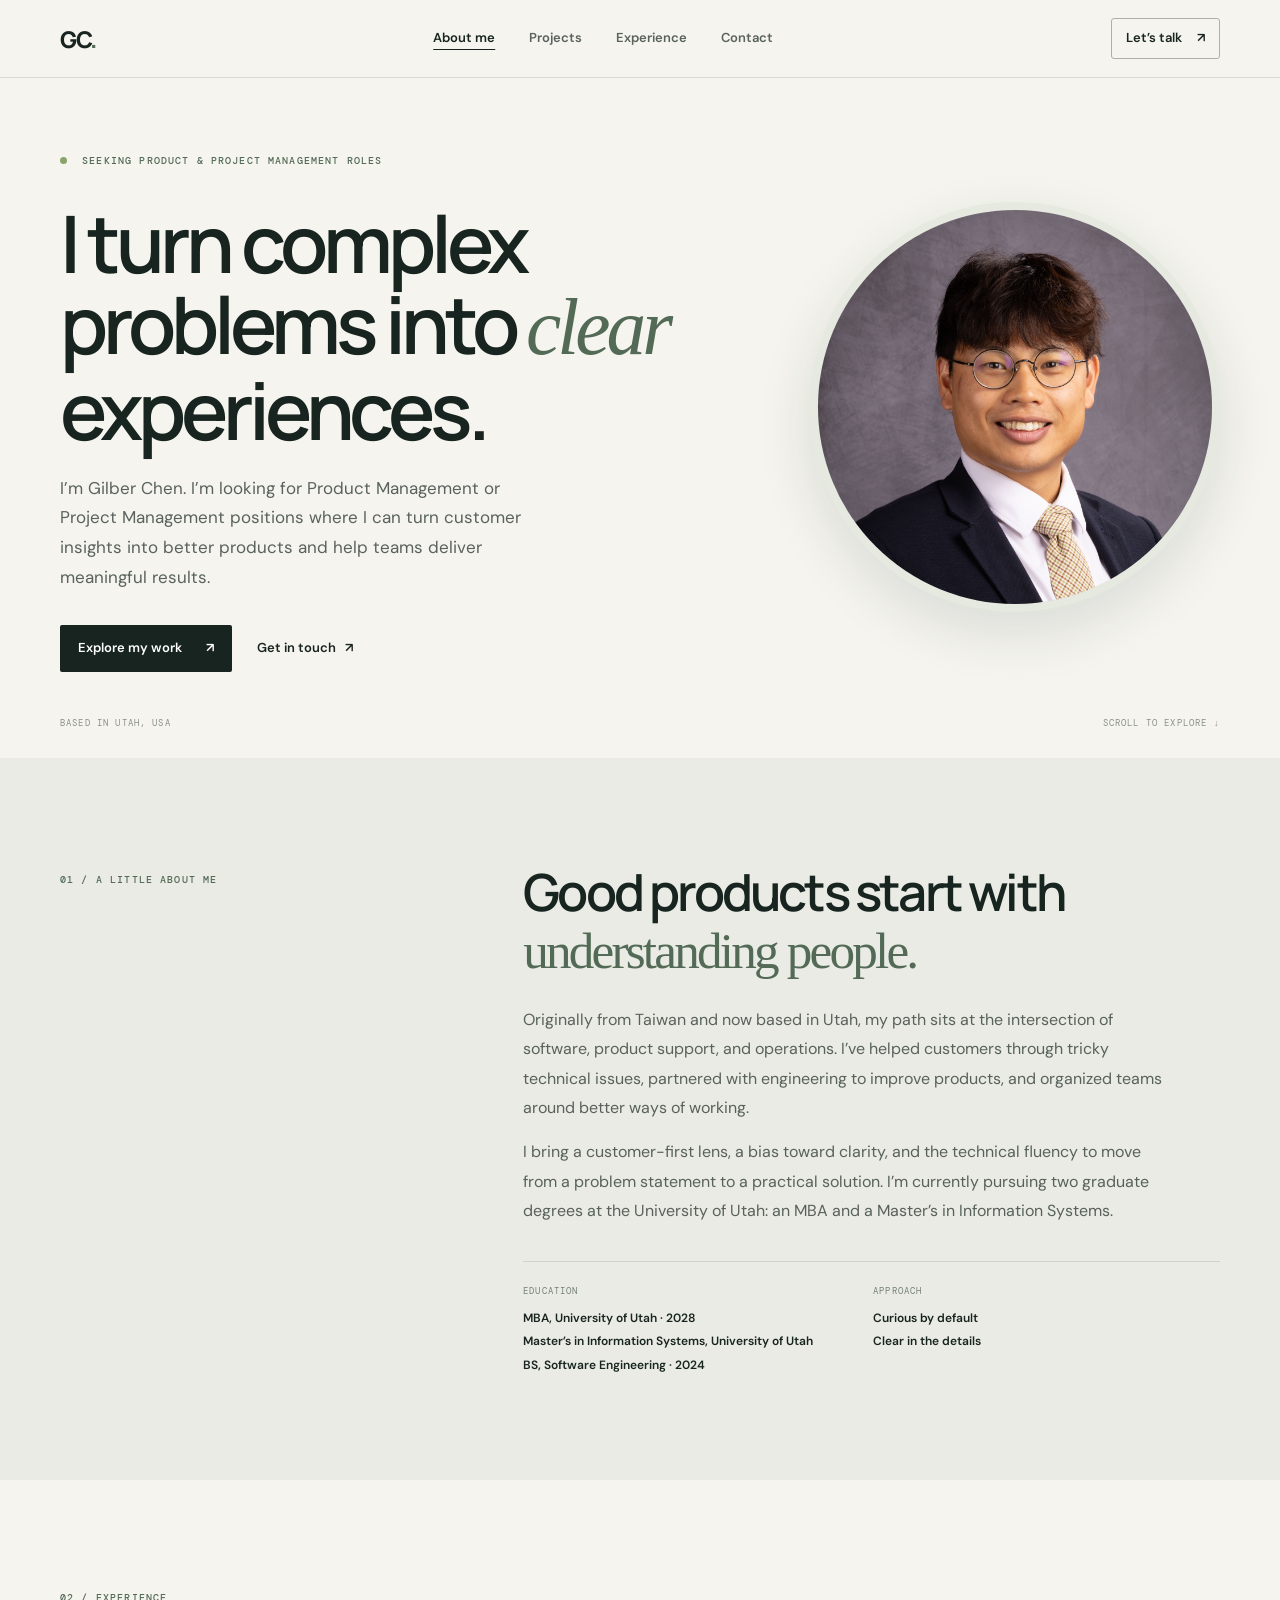
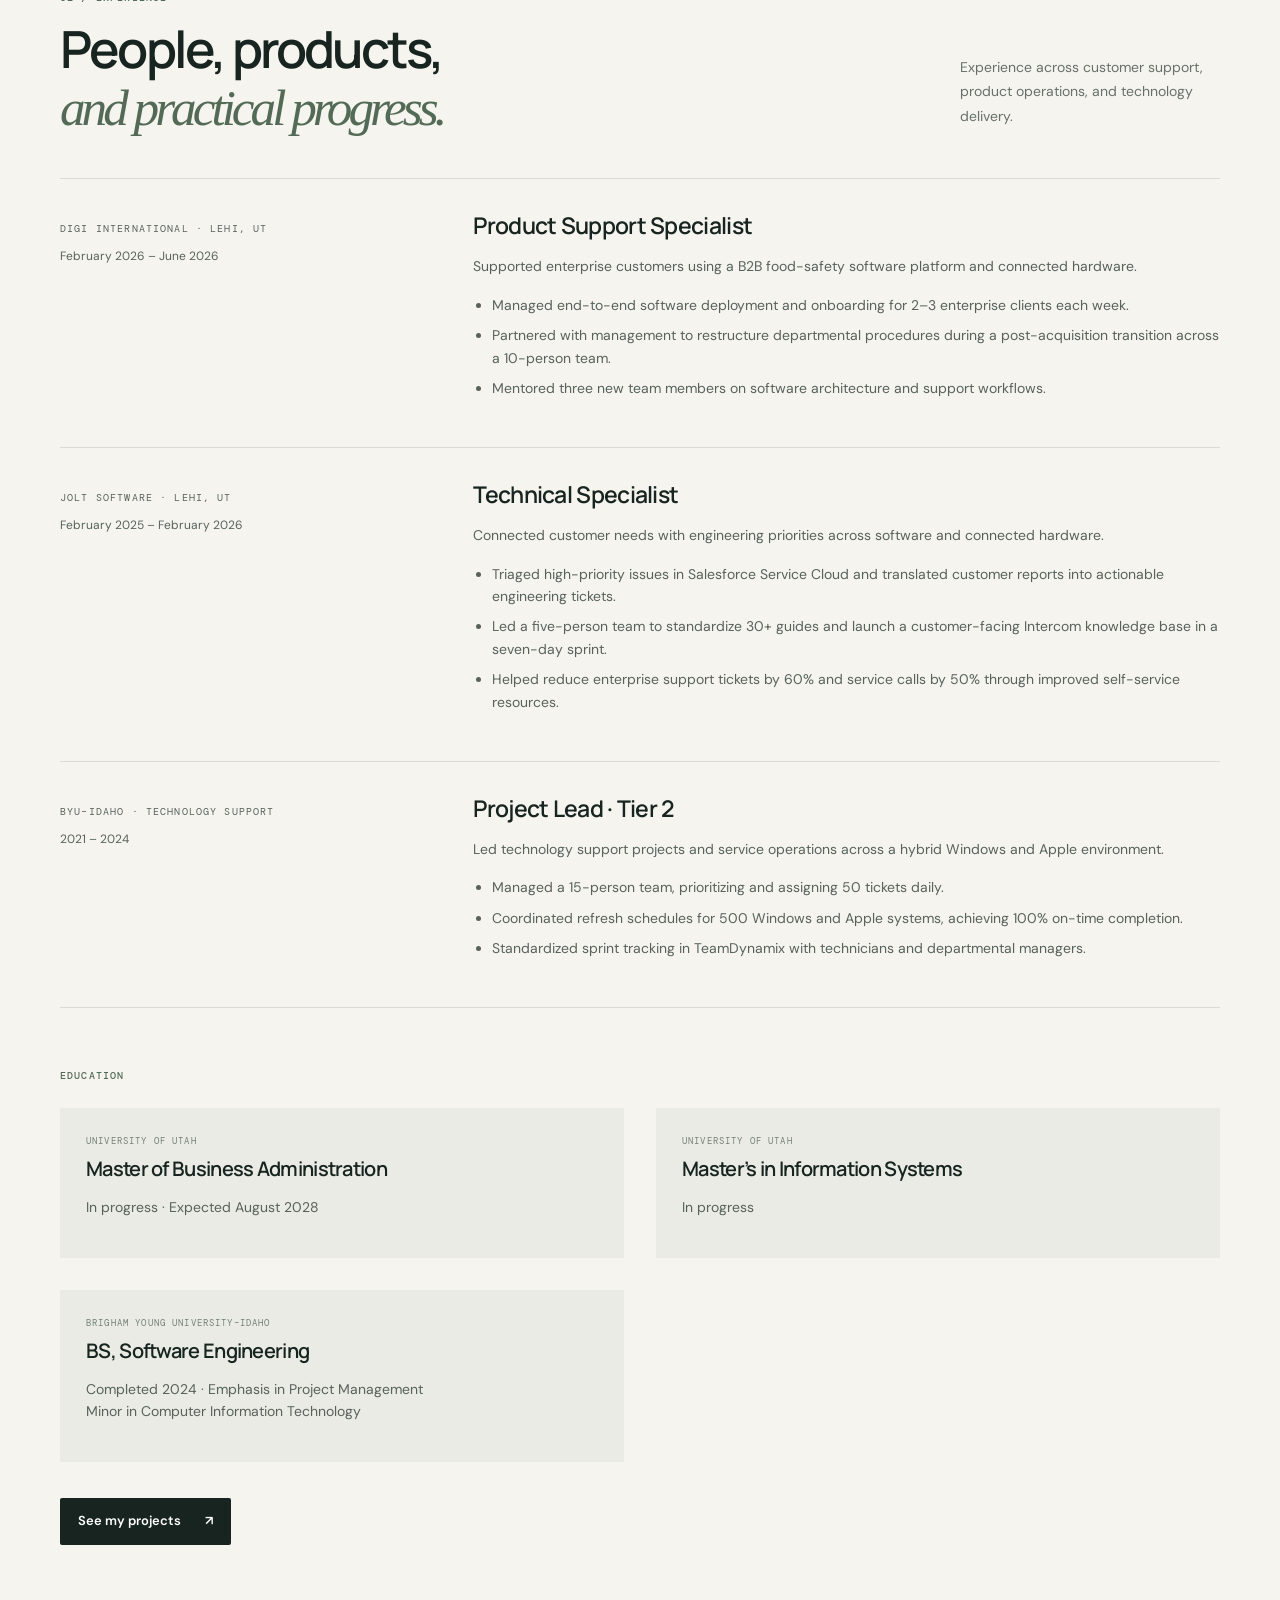
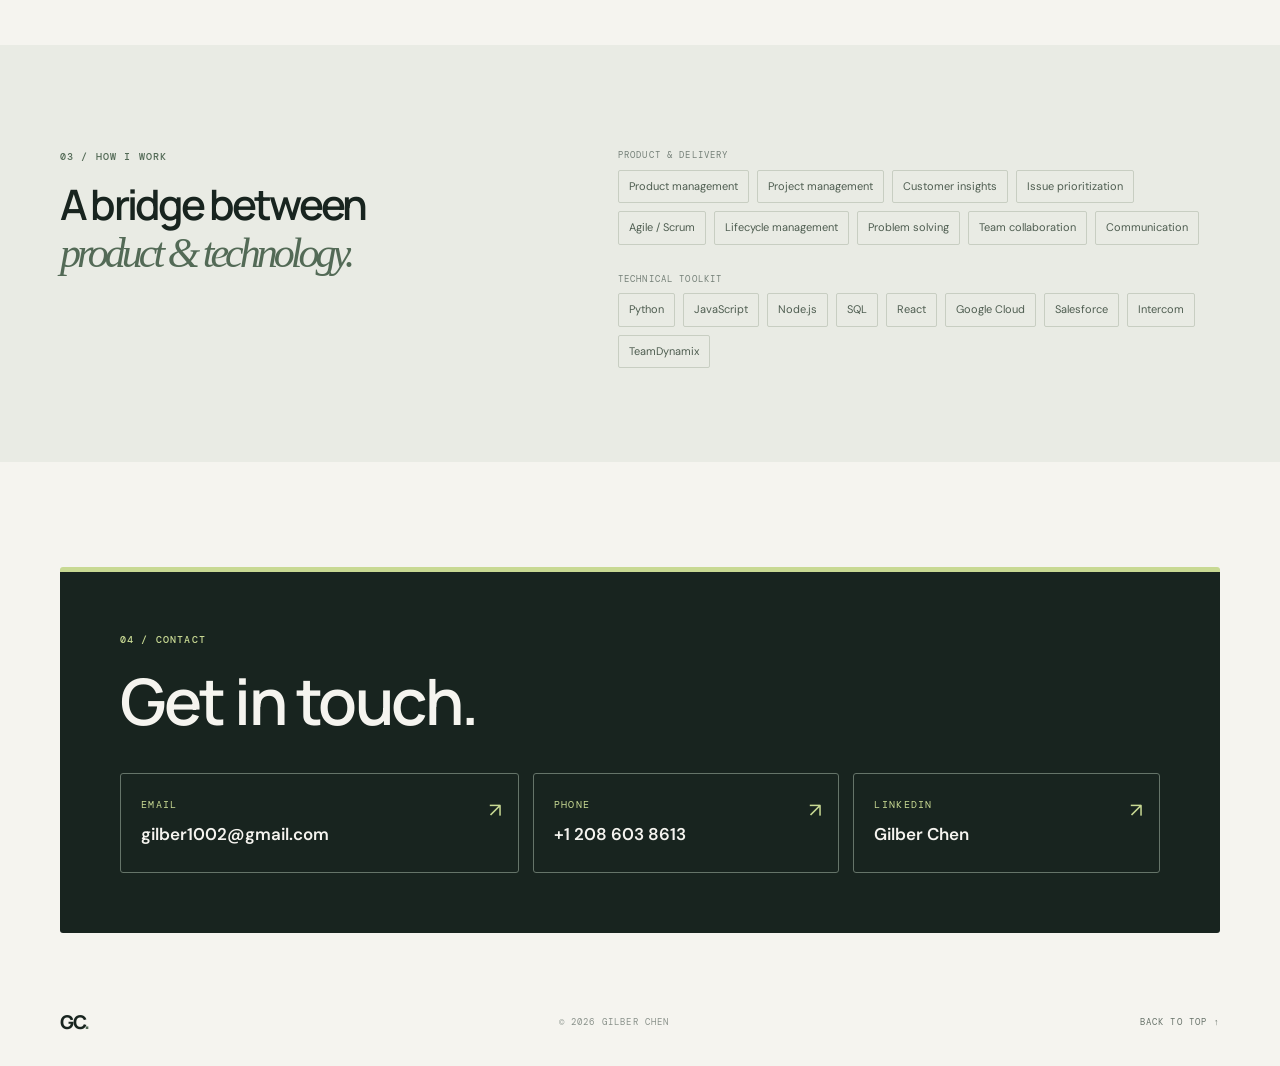
==== index.html @ 42ddb602 "Build two-page portfolio focused on product and project management" ====
<!doctype html>
<html lang="en">

<head>
  <meta charset="utf-8" />
  <meta name="viewport" content="width=device-width, initial-scale=1" />
  <meta name="theme-color" content="#f5f4ef" />
  <meta name="description" content="Gilber Chen — seeking Product Management and Project Management opportunities." />
  <title>Gilber Chen — Product &amp; Project Management</title>
  <link rel="preconnect" href="https://fonts.googleapis.com" />
  <link rel="preconnect" href="https://fonts.gstatic.com" crossorigin />
  <link
    href="https://fonts.googleapis.com/css2?family=DM+Mono:wght@400;500&family=DM+Sans:wght@400;500;600;700&family=Manrope:wght@400;500;600;700;800&display=swap"
    rel="stylesheet" />
  <link rel="stylesheet" href="styles.css" />
  <script src="script.js" defer></script>
</head>

<body>
  <a class="skip-link" href="#main">Skip to content</a>
  <header class="site-header">
    <a class="wordmark" href="index.html" aria-label="Gilber Chen, home">GC<span>.</span></a>
    <nav aria-label="Main navigation">
      <a href="index.html" aria-current="page">About me</a>
      <a href="projects.html">Projects</a>
      <a href="index.html#experience">Experience</a>
      <a href="#contact">Contact</a>
    </nav>
    <a class="header-cta" href="mailto:gilber1002@gmail.com">Let’s talk <span aria-hidden="true">↗</span></a>
  </header>

  <main id="main">
    <section class="hero wrap" id="top" aria-labelledby="hero-title">
      <div class="hero-copy">
        <p class="eyebrow"><span class="status-dot"></span> SEEKING PRODUCT &amp; PROJECT MANAGEMENT ROLES</p>
        <h1 id="hero-title">I turn complex<br />problems into <em>clear</em><br />experiences.</h1>
        <p class="hero-intro">I’m Gilber Chen. I’m looking for Product Management or Project Management positions where I can turn customer insights into better products and help teams deliver meaningful results.</p>
        <div class="hero-actions"><a class="button button-dark" href="projects.html">Explore my work <span
              aria-hidden="true">↗</span></a><a class="text-link" href="mailto:gilber1002@gmail.com">Get in touch <span
              aria-hidden="true">↗</span></a></div>
      </div>
      <div class="hero-art" aria-label="Portrait of Gilber Chen">
        <img class="portrait" src="assets/gilber-chen.jpg"
          alt="Gilber Chen wearing a dark suit, white shirt, and patterned tie" />
        <!-- <span class="portrait-caption">GILBER CHEN · PRODUCT &amp; TECHNOLOGY</span> -->
      </div>
      <div class="hero-foot"><span>BASED IN UTAH, USA</span><span>SCROLL TO EXPLORE <span
            aria-hidden="true">↓</span></span></div>
    </section>

    <section class="intro-band" id="about">
      <div class="wrap intro-grid">
        <p class="eyebrow">01 / A LITTLE ABOUT ME</p>
        <div>
          <h2>Good products start with<br /><span>understanding people.</span></h2>
          <p class="body-copy">Originally from Taiwan and now based in Utah, my path sits at the intersection of software, product support, and operations. I’ve
            helped customers through tricky technical issues, partnered with engineering to improve products, and
            organized teams around better ways of working.</p>
          <p class="body-copy">I bring a customer-first lens, a bias toward clarity, and the technical fluency to move
            from a problem statement to a practical solution. I’m currently pursuing two graduate degrees at the University of Utah: an MBA and a Master’s in Information Systems.
          </p>
          <div class="about-meta">
            <div><span class="meta-label">EDUCATION</span><strong>MBA, University of Utah · 2028</strong><strong>Master’s in Information Systems, University of Utah</strong><strong>BS,
                Software Engineering · 2024</strong></div>
            <div><span class="meta-label">APPROACH</span><strong>Curious by default</strong><strong>Clear in the
                details</strong></div>
          </div>
        </div>
      </div>
    </section>

    <section class="experience-section wrap" id="experience" aria-labelledby="experience-title">
      <div class="section-heading"><div><p class="eyebrow">02 / EXPERIENCE</p><h2 id="experience-title">People, products,<br /><em>and practical progress.</em></h2></div><p class="section-aside">Experience across customer support, product operations, and technology delivery.</p></div>
      <div class="timeline">
        <article class="career-row"><div><p class="meta-label">DIGI INTERNATIONAL · LEHI, UT</p><p class="career-date">February 2026 – June 2026</p></div><div><h3>Product Support Specialist</h3><p>Supported enterprise customers using a B2B food-safety software platform and connected hardware.</p><ul><li>Managed end-to-end software deployment and onboarding for 2–3 enterprise clients each week.</li><li>Partnered with management to restructure departmental procedures during a post-acquisition transition across a 10-person team.</li><li>Mentored three new team members on software architecture and support workflows.</li></ul></div></article>
        <article class="career-row"><div><p class="meta-label">JOLT SOFTWARE · LEHI, UT</p><p class="career-date">February 2025 – February 2026</p></div><div><h3>Technical Specialist</h3><p>Connected customer needs with engineering priorities across software and connected hardware.</p><ul><li>Triaged high-priority issues in Salesforce Service Cloud and translated customer reports into actionable engineering tickets.</li><li>Led a five-person team to standardize 30+ guides and launch a customer-facing Intercom knowledge base in a seven-day sprint.</li><li>Helped reduce enterprise support tickets by 60% and service calls by 50% through improved self-service resources.</li></ul></div></article>
        <article class="career-row"><div><p class="meta-label">BYU–IDAHO · TECHNOLOGY SUPPORT</p><p class="career-date">2021 – 2024</p></div><div><h3>Project Lead · Tier 2</h3><p>Led technology support projects and service operations across a hybrid Windows and Apple environment.</p><ul><li>Managed a 15-person team, prioritizing and assigning 50 tickets daily.</li><li>Coordinated refresh schedules for 500 Windows and Apple systems, achieving 100% on-time completion.</li><li>Standardized sprint tracking in TeamDynamix with technicians and departmental managers.</li></ul></div></article>
      </div>
      <div class="education-block" id="education"><p class="eyebrow">EDUCATION</p><div class="education-grid"><article><span class="meta-label">UNIVERSITY OF UTAH</span><h3>Master of Business Administration</h3><p>In progress · Expected August 2028</p></article><article><span class="meta-label">UNIVERSITY OF UTAH</span><h3>Master’s in Information Systems</h3><p>In progress</p></article><article><span class="meta-label">BRIGHAM YOUNG UNIVERSITY–IDAHO</span><h3>BS, Software Engineering</h3><p>Completed 2024 · Emphasis in Project Management<br />Minor in Computer Information Technology</p></article></div></div>
      <a class="button button-dark" href="projects.html">See my projects <span aria-hidden="true">↗</span></a>
    </section>
    <section class="skills-section" aria-labelledby="skills-title">
      <div class="wrap skills-grid">
        <div>
          <p class="eyebrow">03 / HOW I WORK</p>
          <h2 id="skills-title">A bridge between<br /><em>product &amp; technology.</em></h2>
        </div>
        <div class="skill-groups">
          <div class="skill-group"><span class="meta-label">PRODUCT &amp; DELIVERY</span>
            <div class="pills"><span>Product management</span><span>Project management</span><span>Customer insights</span><span>Issue prioritization</span><span>Agile / Scrum</span><span>Lifecycle
                management</span><span>Problem solving</span><span>Team collaboration</span><span>Communication</span>
            </div>
          </div>
          <div class="skill-group"><span class="meta-label">TECHNICAL TOOLKIT</span>
            <div class="pills">
              <span>Python</span><span>JavaScript</span><span>Node.js</span><span>SQL</span><span>React</span><span>Google
                Cloud</span><span>Salesforce</span><span>Intercom</span><span>TeamDynamix</span></div>
          </div>
        </div>
      </div>
    </section>

    <section class="contact-section wrap" id="contact" aria-labelledby="contact-title">
      <div class="contact-spotlight">
        <p class="eyebrow">04 / CONTACT</p>
        <h2 id="contact-title">Get in touch.</h2>
        <div class="contact-options">
          <a href="mailto:gilber1002@gmail.com"><span class="contact-label">EMAIL</span><span class="contact-value">gilber1002@gmail.com</span><span class="contact-direction" aria-hidden="true">↗</span></a>
          <a href="tel:+12086038613"><span class="contact-label">PHONE</span><span class="contact-value">+1 208 603 8613</span><span class="contact-direction" aria-hidden="true">↗</span></a>
          <a href="https://www.linkedin.com/in/gilberchen" target="_blank" rel="noreferrer"><span class="contact-label">LINKEDIN</span><span class="contact-value">Gilber Chen</span><span class="contact-direction" aria-hidden="true">↗</span></a>
        </div>
      </div>
    </section>
  </main>
  <footer class="site-footer wrap"><a class="wordmark" href="#top">GC<span>.</span></a><span>© <span
        id="year">2026</span> GILBER CHEN</span><a href="#top">BACK TO TOP ↑</a></footer>
</body>

</html>
---- styles.css ----
:root{--paper:#f5f4ef;--ink:#18241f;--muted:#69716c;--line:#d9dcd4;--green:#536a56;--lime:#c8d993;--serif:Georgia,'Times New Roman',serif;--sans:'DM Sans',Arial,sans-serif;--display:Manrope,'DM Sans',sans-serif;--mono:'DM Mono',monospace}*{box-sizing:border-box}html{scroll-behavior:smooth;scroll-padding-top:88px}body{margin:0;background:var(--paper);color:var(--ink);font-family:var(--sans);font-size:16px;line-height:1.6;-webkit-font-smoothing:antialiased}a:focus-visible{outline:3px solid #668246;outline-offset:4px;border-radius:2px}.wrap{width:min(1160px,calc(100% - 64px));margin-inline:auto}.skip-link{position:fixed;top:-60px;left:16px;z-index:10;padding:10px 16px;background:#fff;color:var(--ink)}.skip-link:focus{top:12px}.site-header{height:78px;padding:0 max(32px,calc((100vw - 1160px)/2));display:flex;align-items:center;justify-content:space-between;border-bottom:1px solid var(--line)}.wordmark{font:800 23px var(--display);letter-spacing:-1.5px;color:var(--ink);text-decoration:none}.wordmark span{color:var(--green)}nav{display:flex;gap:34px}nav a,.header-cta{font-size:13px;font-weight:600;text-decoration:none;color:var(--ink)}nav a{color:#59625d}nav a:hover,.text-link:hover,.contact-links a:hover{color:#638252}.header-cta{border:1px solid #aab1a7;padding:9px 14px;border-radius:3px}.header-cta span{margin-left:12px}.hero{min-height:680px;position:relative;display:grid;grid-template-columns:1.15fr .85fr;align-items:center;padding-top:52px;padding-bottom:75px}.eyebrow,.meta-label,.project-type,.project-index,.hero-foot,.placeholder,.site-footer,.orbit-label{font-family:var(--mono);font-size:10px;letter-spacing:1.15px}.eyebrow{color:var(--green);font-weight:500}.status-dot{display:inline-block;width:7px;height:7px;border-radius:50%;background:#8aa36a;margin-right:8px}.hero h1{font:600 clamp(52px,6.2vw,84px)/1.03 var(--display);letter-spacing:-5px;margin:32px 0 23px}.hero h1 em,.section-heading h2 em,.skills-grid h2 em{font-family:var(--serif);font-weight:400;color:var(--green);letter-spacing:-4px}.hero-intro{max-width:480px;color:#59625d;font-size:17px;line-height:1.75}.hero-actions{display:flex;align-items:center;gap:25px;margin-top:32px}.button{display:inline-flex;gap:24px;align-items:center;padding:13px 18px;text-decoration:none;font-size:13px;font-weight:600;border-radius:2px;transition:transform .2s,background .2s}.button:hover{transform:translateY(-2px)}.button-dark{background:var(--ink);color:white}.text-link{color:var(--ink);font-weight:600;font-size:13px;text-decoration:none}.text-link span{margin-left:6px}.hero-art{justify-self:end;width:min(410px,35vw);aspect-ratio:1;position:relative;border-radius:50%;background:#d8d2d1;display:grid;place-items:center;overflow:hidden;border:8px solid #e6e9df;box-shadow:0 20px 55px rgba(35,47,38,.12)}.portrait{position:absolute;width:100%;height:100%;object-fit:cover;object-position:50% 25%;}.portrait-caption{position:absolute;z-index:1;bottom:14px;left:50%;transform:translateX(-50%);white-space:nowrap;background:rgba(245,244,239,.88);padding:7px 10px;border-radius:2px;color:#34473a;font:9px var(--mono);letter-spacing:.7px}.orbit{position:absolute;border:1px solid rgba(53,74,57,.28);border-radius:50%;z-index:1}.orbit-one{inset:18% 8%;transform:rotate(-37deg)}.orbit-two{inset:8% 20%;transform:rotate(37deg)}.art-core{position:relative;z-index:2;display:flex;flex-direction:column;align-items:center;font:600 18px var(--display);line-height:1.25;letter-spacing:-.6px}.core-plus{font:400 38px var(--serif);color:#526b4f}.orbit-label{position:absolute;z-index:2;color:#4a5f4a;font-size:9px}.label-a{top:24%;left:16%}.label-b{right:15%;top:35%}.label-c{bottom:20%;left:39%}.art-star{position:absolute;z-index:2;color:#536a56}.star-a{font-size:26px;right:25%;bottom:20%}.star-b{font-size:17px;left:20%;bottom:32%}.hero-foot{position:absolute;bottom:28px;left:0;right:0;display:flex;justify-content:space-between;color:#899089;font-size:9px}.intro-band{background:#e9ebe4;padding:105px 0}.intro-grid{display:grid;grid-template-columns:.75fr 1.25fr;gap:45px}.intro-grid .eyebrow{margin-top:9px}.intro-grid h2,.section-heading h2,.skills-grid h2{font:600 clamp(38px,4vw,53px)/1.12 var(--display);letter-spacing:-2.8px;margin:0 0 25px}.intro-grid h2 span{font-family:var(--serif);color:var(--green);font-weight:400}.body-copy{max-width:650px;color:#58625b;line-height:1.85;margin:0 0 14px}.about-meta{display:flex;gap:60px;border-top:1px solid #cfd4ca;margin-top:35px;padding-top:22px}.about-meta>div{display:flex;flex-direction:column;gap:4px}.meta-label{display:block;color:#758078;font-size:9px;margin-bottom:7px}.about-meta strong{font-size:12px;font-weight:600}.work-section{padding-top:110px;padding-bottom:115px}.section-heading{display:flex;align-items:end;justify-content:space-between;margin-bottom:42px}.section-heading h2{margin:14px 0 0}.section-aside{max-width:260px;color:#67716a;font-size:14px;line-height:1.75;margin-bottom:8px}.project-list{display:grid;gap:18px}.project-card{padding:24px 30px 34px;border-radius:3px}.project-sage{background:#e6e9df}.project-blue{background:#e4e9e8}.project-peach{background:#ede6dd}.project-top{display:grid;grid-template-columns:50px 1fr auto;align-items:center;border-bottom:1px solid rgba(24,36,31,.14);padding-bottom:13px}.project-index{color:#68736c}.project-type{font-size:9px;color:#6d766f}.project-arrow{font-size:20px;color:#718373}.project-content{display:grid;grid-template-columns:.85fr 1.15fr;gap:50px;padding:35px 14px 0}.project-content h3{font:600 clamp(28px,3vw,40px)/1.12 var(--display);letter-spacing:-1.7px;margin:0 0 15px}.project-deck{max-width:310px;color:#5c665f;font-size:14px;line-height:1.7;margin:0 0 22px}.placeholder{display:inline-block;color:#74806c;font-size:9px;letter-spacing:.6px;text-transform:uppercase;border-bottom:1px dashed #94a18c;padding-bottom:3px}.project-details{display:grid;grid-template-columns:1fr 1fr;gap:21px 28px}.project-details>div p{font-size:12px;line-height:1.65;color:#4f5b53;margin:0}.project-details .placeholder{margin-top:7px;font-size:8px}.outcome{border-left:1px solid rgba(24,36,31,.2);padding-left:18px}.outcome strong{font:600 39px/.95 var(--display);letter-spacing:-2px;display:block;color:#51674f;margin-top:5px}.outcome p{margin-top:5px!important}.skills-section{background:#e9ebe4;padding:94px 0}.skills-grid{display:grid;grid-template-columns:.9fr 1.1fr;gap:65px}.skills-grid h2{font-size:42px;margin-top:16px}.skill-groups{padding-top:9px}.skill-group+.skill-group{margin-top:27px}.pills{display:flex;flex-wrap:wrap;gap:8px}.pills span{border:1px solid #c8cec2;border-radius:2px;padding:7px 10px;color:#4e5d50;font-size:11px}.contact-section{padding-top:105px;padding-bottom:45px}.contact-panel{position:relative;overflow:hidden;background:#34473a;color:#f7f5ef;padding:62px 68px 67px}.contact-panel .eyebrow{color:#c8d993}.contact-panel h2{position:relative;z-index:1;font:600 clamp(42px,5vw,64px)/1.07 var(--display);letter-spacing:-3px;margin:20px 0 13px}.contact-panel>p:not(.eyebrow){position:relative;z-index:1;color:#d4dad1;font-size:14px;margin-bottom:26px}.button-light{position:relative;z-index:1;background:#f3f2eb;color:var(--ink)}.contact-orb{position:absolute;right:12%;top:-90px;width:320px;height:320px;border:1px solid rgba(226,235,217,.15);border-radius:50%;font-size:100px;color:rgba(226,235,217,.18);display:grid;place-items:center}.contact-links{display:flex;justify-content:space-between;padding:22px 2px;border-bottom:1px solid var(--line)}.contact-links a{font-size:12px;font-weight:600;text-decoration:none;color:#48544c}.contact-links span{margin-left:6px;color:#7a8879}.site-footer{height:88px;display:flex;align-items:center;justify-content:space-between;color:#8a928b;font-size:9px}.site-footer .wordmark{color:var(--ink);font-size:19px}.site-footer>a:last-child{color:#68736a;text-decoration:none}
@media(max-width:760px){.wrap{width:calc(100% - 40px)}.site-header{height:68px;padding-inline:20px}nav{gap:17px}nav a{font-size:11px}.header-cta{display:none}.hero{grid-template-columns:1fr;min-height:auto;padding-top:65px;padding-bottom:82px}.hero h1{font-size:clamp(52px,12vw,75px);letter-spacing:-4px}.hero-intro{font-size:15px;max-width:500px}.hero-art{width:min(340px,76vw);justify-self:center;margin-top:52px}.hero-foot{bottom:24px}.intro-band{padding:76px 0}.intro-grid{grid-template-columns:1fr;gap:18px}.intro-grid h2,.section-heading h2{font-size:42px}.about-meta{gap:25px}.work-section{padding:78px 0}.section-heading{display:block}.section-aside{margin-top:18px}.project-card{padding:19px 17px 25px}.project-content{grid-template-columns:1fr;gap:30px;padding:26px 4px 0}.project-content h3{font-size:34px}.project-details{gap:18px}.project-top{grid-template-columns:35px 1fr auto}.project-type{font-size:8px;letter-spacing:.5px}.skills-section{padding:75px 0}.skills-grid{grid-template-columns:1fr;gap:25px}.skills-grid h2{font-size:39px}.contact-section{padding-top:75px}.contact-panel{padding:45px 26px 48px}.contact-panel h2{font-size:45px}.contact-orb{right:-130px;top:-30px}.contact-links{gap:15px;flex-wrap:wrap}.contact-links a{font-size:11px}.site-footer{height:75px}}
@media(max-width:420px){nav{gap:12px}.hero h1{font-size:49px}.hero-foot{font-size:8px}.about-meta{flex-direction:column;gap:16px}.project-details{grid-template-columns:1fr}.project-details .outcome{border-left:0;border-top:1px solid rgba(24,36,31,.2);padding:13px 0 0}.contact-links{flex-direction:column;align-items:flex-start}.site-footer{font-size:8px}}
@media(prefers-reduced-motion:reduce){html{scroll-behavior:auto}*,*::before,*::after{transition:none!important}}

.project-mealrush{background:#f0e6cc}
.project-mealrush .project-arrow{display:grid;place-items:center;width:34px;height:34px;border-radius:50%;background:#263e32;color:#e9f4d0;text-decoration:none}
.project-mealrush .project-arrow:hover{background:#536a56}
.mealrush-board{margin:22px 14px 0;padding:23px 27px;position:relative;overflow:hidden;background:#263e32;color:#f5f4ef}
.mealrush-board::after{content:'✳';position:absolute;right:12%;top:-49px;font:155px/1 Georgia,serif;color:rgba(200,217,147,.15);transform:rotate(14deg)}
.board-kicker{position:relative;z-index:1;color:#d2e49f;font:9px var(--mono);letter-spacing:1.2px}
.board-kicker span{padding-inline:4px;color:#f0a66e}
.board-flow{position:relative;z-index:1;display:flex;align-items:center;justify-content:space-between;gap:15px;margin-top:18px}
.board-flow>span{color:#e0e4d7;font:9px/1.5 var(--mono);letter-spacing:.8px}
.board-flow b{color:#f3c27e;font-weight:500}
.board-flow i{color:#d2e49f;font:normal 17px var(--sans)}
.board-player-count{position:absolute;z-index:1;right:14px;bottom:10px;color:rgba(245,244,239,.6);font:8px var(--mono);letter-spacing:1px}
.mealrush-links{display:flex;align-items:center;gap:16px;flex-wrap:wrap}
.mealrush-links .button{font-size:11px;padding:11px 13px;gap:13px}
.mealrush-links .text-link{font-size:11px}
@media(max-width:760px){.mealrush-board{margin-inline:4px;padding:21px 17px}.board-flow{gap:8px}.board-flow>span{font-size:8px}.board-flow i{font-size:14px}}

/* Two-page portfolio */
nav a[aria-current="page"]{color:var(--ink);text-decoration:underline;text-underline-offset:7px}
.experience-section{padding-block:100px}.timeline{border-top:1px solid var(--line);margin-bottom:60px}.career-row{display:grid;grid-template-columns:1fr 2fr;gap:40px;padding:32px 0;border-bottom:1px solid var(--line)}.career-row h3,.education-grid h3{font:600 23px/1.3 var(--display);letter-spacing:-.7px;margin:0 0 12px}.career-row p,.career-row li,.education-grid p{color:#58625b;font-size:14px}.career-row .meta-label{font-size:10px}.career-row ul{padding-left:19px}.career-row li+li{margin-top:8px}.education-block{margin-bottom:36px}.education-grid{display:grid;grid-template-columns:1fr 1fr;gap:32px;margin-top:24px}.education-grid article{padding:26px;background:#e9ebe4}.education-grid h3{font-size:20px}.projects-hero{padding-block:85px 48px}.projects-hero h1{font:600 clamp(50px,6.2vw,84px)/1.05 var(--display);letter-spacing:-4px;margin:24px 0}.projects-hero h1 em{font-family:var(--serif);color:var(--green);font-weight:400}.projects-hero+.work-section{padding-top:35px}.projects-hero .hero-intro{max-width:640px}.projects-hero .text-link{display:inline-block;margin-top:12px}
@media(max-width:760px){.career-row{grid-template-columns:1fr;gap:12px}.education-grid{grid-template-columns:1fr;gap:16px}.experience-section{padding-block:70px}.projects-hero{padding-block:60px 30px}.projects-hero h1{letter-spacing:-2.5px}nav{gap:13px}nav a{font-size:10px}}

.repository-section{padding-block:15px 55px}.repository-section h2{font:600 clamp(32px,4vw,48px)/1.15 var(--display);letter-spacing:-2px;margin:20px 0}.repository-directory{border-block:1px solid var(--line);margin-top:28px}.repository-directory summary{cursor:pointer;padding:22px 0;font-weight:600}.repository-grid{list-style:none;padding:0 0 25px;margin:0;display:grid;grid-template-columns:repeat(3,minmax(0,1fr));gap:10px}.repository-grid a{display:flex;justify-content:space-between;gap:12px;padding:15px;background:#e9ebe4;color:var(--ink);text-decoration:none;font-size:13px;overflow-wrap:anywhere}.repository-grid a:hover{background:#dfe5d5}.repository-grid a span{flex-shrink:0}summary:focus-visible{outline:3px solid #668246;outline-offset:4px}@media(max-width:760px){.repository-grid{grid-template-columns:repeat(2,minmax(0,1fr))}}@media(max-width:420px){.repository-grid{grid-template-columns:1fr}}

.career-row .career-date{font-size:12px;margin-top:10px}.selected-projects{grid-template-columns:repeat(2,minmax(0,1fr));margin-top:28px}.selected-projects a{padding:26px;font-size:18px}.hero .eyebrow{max-width:100%;line-height:1.8}@media(max-width:420px){.selected-projects{grid-template-columns:1fr}}

/* Prominent contact information on the About page. */
.contact-spotlight{background:var(--ink);color:var(--paper);padding:clamp(28px,5vw,60px);border-top:5px solid var(--lime);border-radius:3px}
.contact-spotlight .eyebrow{color:var(--lime);margin:0 0 18px}
.contact-spotlight h2{font:600 clamp(40px,5vw,64px)/1.1 var(--display);letter-spacing:-2.5px;margin:0 0 36px}
.contact-options{display:grid;grid-template-columns:1.3fr 1fr 1fr;gap:14px}
.contact-options a{position:relative;display:flex;flex-direction:column;justify-content:center;gap:10px;padding:24px 36px 24px 20px;border:1px solid #657469;border-radius:3px;color:var(--paper);text-decoration:none;transition:background .2s,border-color .2s;min-width:0}
.contact-options a:hover{background:#304035;border-color:var(--lime)}
.contact-options a:focus-visible{outline-color:var(--lime)}
.contact-label{font:10px var(--mono);letter-spacing:1.3px;color:var(--lime)}
.contact-value{font-size:clamp(13px,1.4vw,17px);font-weight:600;overflow-wrap:anywhere}
.contact-direction{position:absolute;right:16px;top:20px;font-size:20px;color:var(--lime)}
@media(max-width:900px){.contact-options{grid-template-columns:1fr}.contact-options a{padding:22px 45px 22px 20px}.contact-value{font-size:17px}}
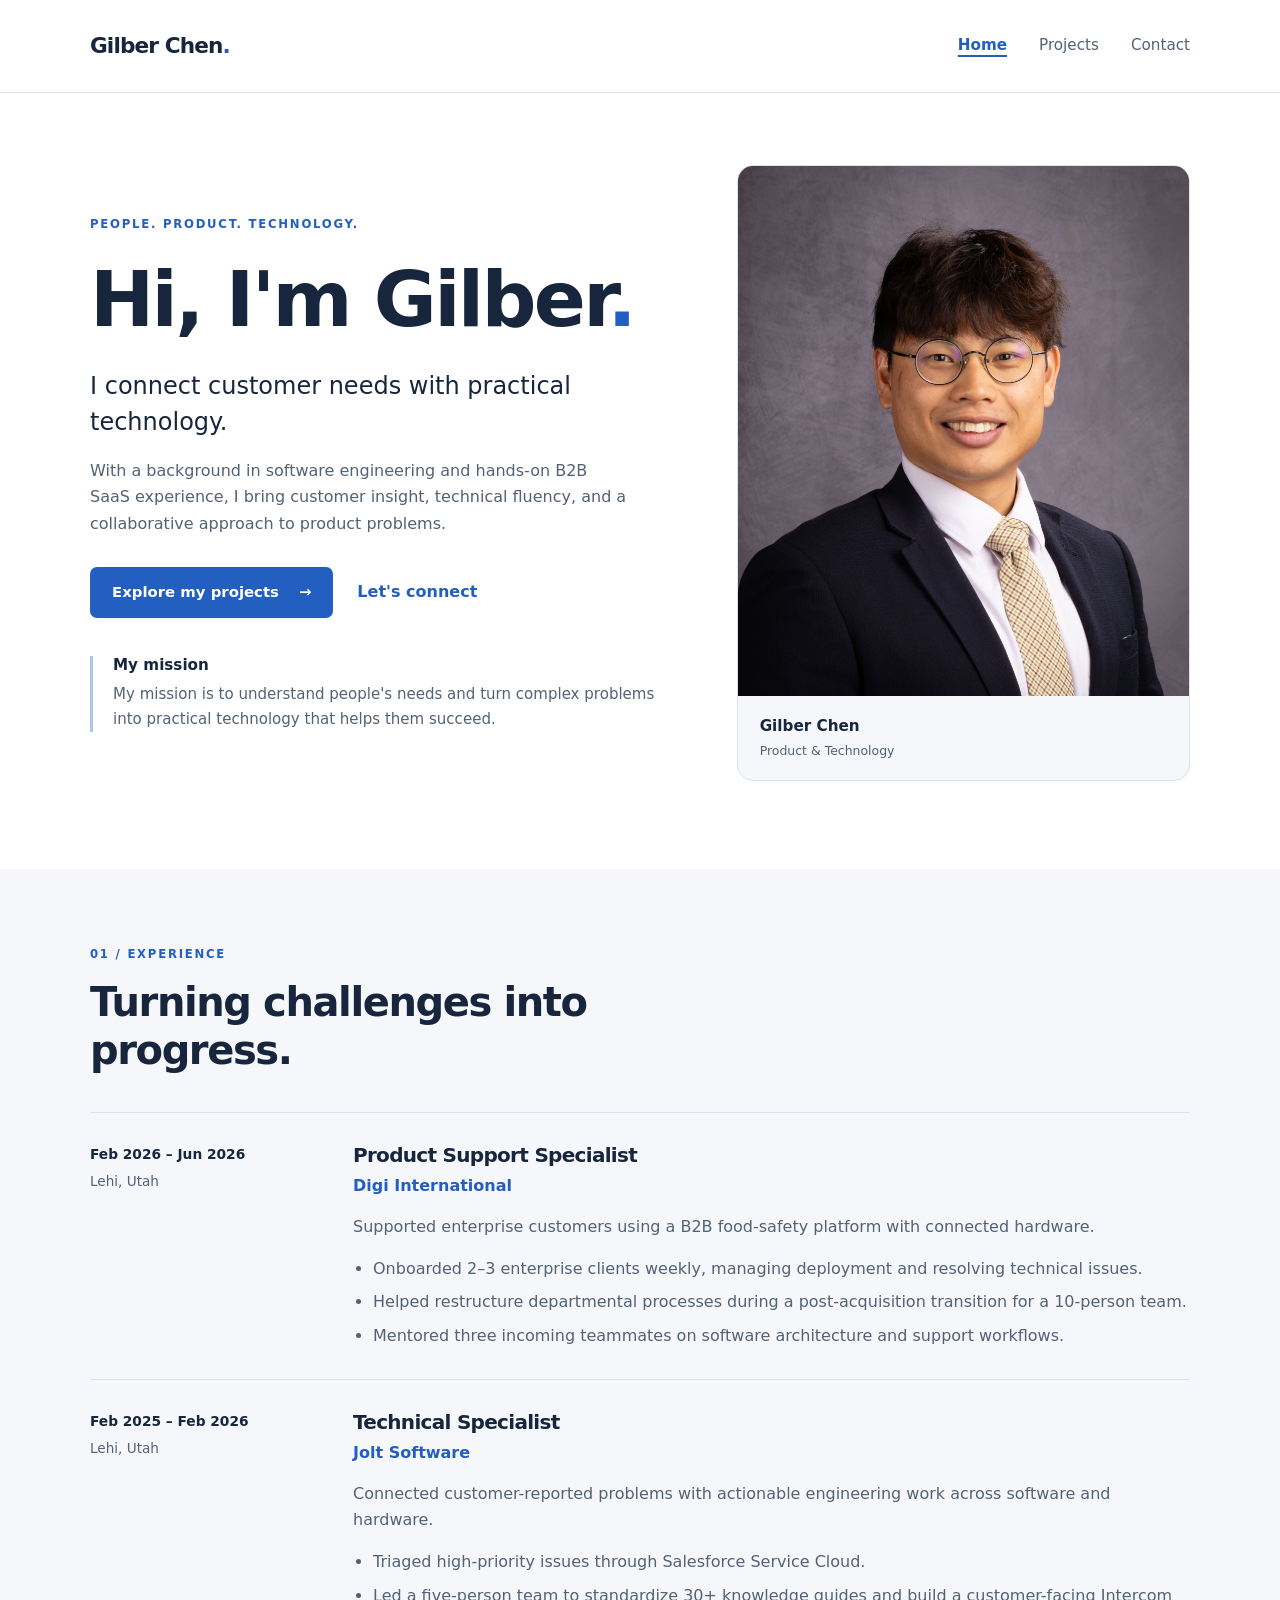
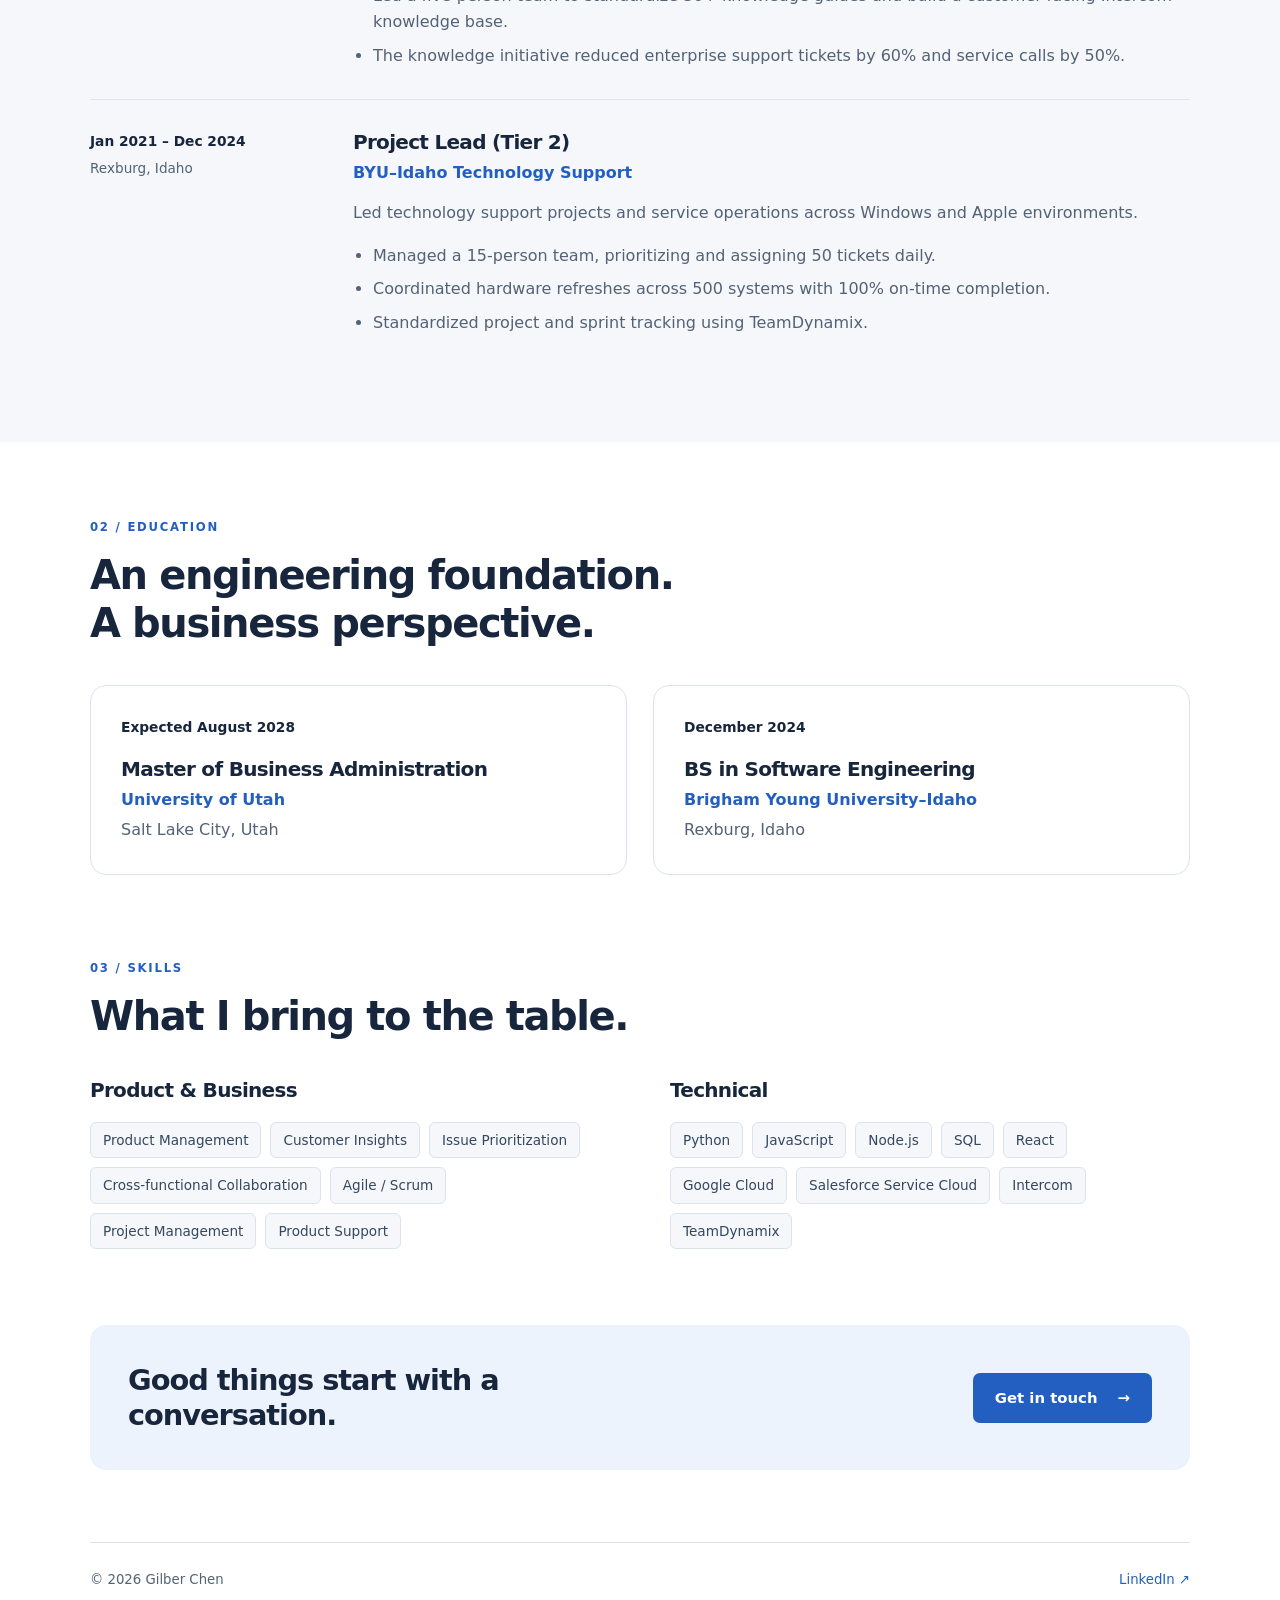
==== commit 38dcda11: "Build three-page portfolio MVP with hosting documentation" ====
--- a/index.html
+++ b/index.html
@@ -1,119 +1,49 @@
 <!doctype html>
 <html lang="en">
-
 <head>
-  <meta charset="utf-8" />
-  <meta name="viewport" content="width=device-width, initial-scale=1" />
-  <meta name="theme-color" content="#f5f4ef" />
-  <meta name="description" content="Gilber Chen — seeking Product Management and Project Management opportunities." />
-  <title>Gilber Chen — Product &amp; Project Management</title>
-  <link rel="preconnect" href="https://fonts.googleapis.com" />
-  <link rel="preconnect" href="https://fonts.gstatic.com" crossorigin />
-  <link
-    href="https://fonts.googleapis.com/css2?family=DM+Mono:wght@400;500&family=DM+Sans:wght@400;500;600;700&family=Manrope:wght@400;500;600;700;800&display=swap"
-    rel="stylesheet" />
-  <link rel="stylesheet" href="styles.css" />
-  <script src="script.js" defer></script>
+  <meta charset="utf-8">
+  <meta name="viewport" content="width=device-width, initial-scale=1">
+  <meta name="description" content="Meet Gilber Chen: a customer-focused professional connecting product management, technology, and practical problem solving.">
+  <title>Gilber Chen | Product & Technology</title>
+  <link rel="stylesheet" href="assets/styles.css">
+  <script src="assets/script.js" defer></script>
 </head>
-
 <body>
   <a class="skip-link" href="#main">Skip to content</a>
-  <header class="site-header">
-    <a class="wordmark" href="index.html" aria-label="Gilber Chen, home">GC<span>.</span></a>
-    <nav aria-label="Main navigation">
-      <a href="index.html" aria-current="page">About me</a>
-      <a href="projects.html">Projects</a>
-      <a href="index.html#experience">Experience</a>
-      <a href="#contact">Contact</a>
-    </nav>
-    <a class="header-cta" href="mailto:gilber1002@gmail.com">Let’s talk <span aria-hidden="true">↗</span></a>
-  </header>
-
+  <header class="site-header"><div class="container header-inner">
+    <a class="brand" href="index.html">Gilber Chen<span class="brand-dot">.</span></a>
+    <nav aria-label="Main navigation"><a href="index.html" aria-current="page">Home</a><a href="projects.html">Projects</a><a href="contact.html">Contact</a></nav>
+  </div></header>
   <main id="main">
-    <section class="hero wrap" id="top" aria-labelledby="hero-title">
+    <section class="container hero" aria-labelledby="intro-title">
       <div class="hero-copy">
-        <p class="eyebrow"><span class="status-dot"></span> SEEKING PRODUCT &amp; PROJECT MANAGEMENT ROLES</p>
-        <h1 id="hero-title">I turn complex<br />problems into <em>clear</em><br />experiences.</h1>
-        <p class="hero-intro">I’m Gilber Chen. I’m looking for Product Management or Project Management positions where I can turn customer insights into better products and help teams deliver meaningful results.</p>
-        <div class="hero-actions"><a class="button button-dark" href="projects.html">Explore my work <span
-              aria-hidden="true">↗</span></a><a class="text-link" href="mailto:gilber1002@gmail.com">Get in touch <span
-              aria-hidden="true">↗</span></a></div>
+        <p class="eyebrow">People. Product. Technology.</p>
+        <h1 id="intro-title">Hi, I'm Gilber<span class="brand-dot">.</span></h1>
+        <p class="lead">I connect customer needs with practical technology.</p>
+        <p>With a background in software engineering and hands-on B2B SaaS experience, I bring customer insight, technical fluency, and a collaborative approach to product problems.</p>
+        <div class="actions"><a class="button" href="projects.html">Explore my projects <span aria-hidden="true">&rarr;</span></a><a class="text-link" href="contact.html">Let's connect</a></div>
+        <div class="mission"><h2>My mission</h2><p>My mission is to understand people's needs and turn complex problems into practical technology that helps them succeed.</p></div>
       </div>
-      <div class="hero-art" aria-label="Portrait of Gilber Chen">
-        <img class="portrait" src="assets/gilber-chen.jpg"
-          alt="Gilber Chen wearing a dark suit, white shirt, and patterned tie" />
-        <!-- <span class="portrait-caption">GILBER CHEN · PRODUCT &amp; TECHNOLOGY</span> -->
+      <figure class="portrait"><img src="assets/gilber-chen.jpg" alt="Gilber Chen smiling, wearing glasses and a suit" width="900" height="1190" fetchpriority="high"><figcaption>Gilber Chen <span>Product &amp; Technology</span></figcaption></figure>
+    </section>
+    <section class="section section-tinted" aria-labelledby="experience-title"><div class="container">
+      <div class="section-heading"><p class="eyebrow">01 / Experience</p><h2 id="experience-title">Turning challenges into progress.</h2></div>
+      <div class="experience-list">
+        <article class="experience"><div><p class="date">Feb 2026 &ndash; Jun 2026</p><p class="location">Lehi, Utah</p></div><div><h3>Product Support Specialist</h3><p class="organization">Digi International</p><p>Supported enterprise customers using a B2B food-safety platform with connected hardware.</p><ul><li>Onboarded 2&ndash;3 enterprise clients weekly, managing deployment and resolving technical issues.</li><li>Helped restructure departmental processes during a post-acquisition transition for a 10-person team.</li><li>Mentored three incoming teammates on software architecture and support workflows.</li></ul></div></article>
+        <article class="experience"><div><p class="date">Feb 2025 &ndash; Feb 2026</p><p class="location">Lehi, Utah</p></div><div><h3>Technical Specialist</h3><p class="organization">Jolt Software</p><p>Connected customer-reported problems with actionable engineering work across software and hardware.</p><ul><li>Triaged high-priority issues through Salesforce Service Cloud.</li><li>Led a five-person team to standardize 30+ knowledge guides and build a customer-facing Intercom knowledge base.</li><li>The knowledge initiative reduced enterprise support tickets by 60% and service calls by 50%.</li></ul></div></article>
+        <article class="experience"><div><p class="date">Jan 2021 &ndash; Dec 2024</p><p class="location">Rexburg, Idaho</p></div><div><h3>Project Lead (Tier 2)</h3><p class="organization">BYU&ndash;Idaho Technology Support</p><p>Led technology support projects and service operations across Windows and Apple environments.</p><ul><li>Managed a 15-person team, prioritizing and assigning 50 tickets daily.</li><li>Coordinated hardware refreshes across 500 systems with 100% on-time completion.</li><li>Standardized project and sprint tracking using TeamDynamix.</li></ul></div></article>
       </div>
-      <div class="hero-foot"><span>BASED IN UTAH, USA</span><span>SCROLL TO EXPLORE <span
-            aria-hidden="true">↓</span></span></div>
-    </section>
-
-    <section class="intro-band" id="about">
-      <div class="wrap intro-grid">
-        <p class="eyebrow">01 / A LITTLE ABOUT ME</p>
-        <div>
-          <h2>Good products start with<br /><span>understanding people.</span></h2>
-          <p class="body-copy">Originally from Taiwan and now based in Utah, my path sits at the intersection of software, product support, and operations. I’ve
-            helped customers through tricky technical issues, partnered with engineering to improve products, and
-            organized teams around better ways of working.</p>
-          <p class="body-copy">I bring a customer-first lens, a bias toward clarity, and the technical fluency to move
-            from a problem statement to a practical solution. I’m currently pursuing two graduate degrees at the University of Utah: an MBA and a Master’s in Information Systems.
-          </p>
-          <div class="about-meta">
-            <div><span class="meta-label">EDUCATION</span><strong>MBA, University of Utah · 2028</strong><strong>Master’s in Information Systems, University of Utah</strong><strong>BS,
-                Software Engineering · 2024</strong></div>
-            <div><span class="meta-label">APPROACH</span><strong>Curious by default</strong><strong>Clear in the
-                details</strong></div>
-          </div>
-        </div>
-      </div>
-    </section>
-
-    <section class="experience-section wrap" id="experience" aria-labelledby="experience-title">
-      <div class="section-heading"><div><p class="eyebrow">02 / EXPERIENCE</p><h2 id="experience-title">People, products,<br /><em>and practical progress.</em></h2></div><p class="section-aside">Experience across customer support, product operations, and technology delivery.</p></div>
-      <div class="timeline">
-        <article class="career-row"><div><p class="meta-label">DIGI INTERNATIONAL · LEHI, UT</p><p class="career-date">February 2026 – June 2026</p></div><div><h3>Product Support Specialist</h3><p>Supported enterprise customers using a B2B food-safety software platform and connected hardware.</p><ul><li>Managed end-to-end software deployment and onboarding for 2–3 enterprise clients each week.</li><li>Partnered with management to restructure departmental procedures during a post-acquisition transition across a 10-person team.</li><li>Mentored three new team members on software architecture and support workflows.</li></ul></div></article>
-        <article class="career-row"><div><p class="meta-label">JOLT SOFTWARE · LEHI, UT</p><p class="career-date">February 2025 – February 2026</p></div><div><h3>Technical Specialist</h3><p>Connected customer needs with engineering priorities across software and connected hardware.</p><ul><li>Triaged high-priority issues in Salesforce Service Cloud and translated customer reports into actionable engineering tickets.</li><li>Led a five-person team to standardize 30+ guides and launch a customer-facing Intercom knowledge base in a seven-day sprint.</li><li>Helped reduce enterprise support tickets by 60% and service calls by 50% through improved self-service resources.</li></ul></div></article>
-        <article class="career-row"><div><p class="meta-label">BYU–IDAHO · TECHNOLOGY SUPPORT</p><p class="career-date">2021 – 2024</p></div><div><h3>Project Lead · Tier 2</h3><p>Led technology support projects and service operations across a hybrid Windows and Apple environment.</p><ul><li>Managed a 15-person team, prioritizing and assigning 50 tickets daily.</li><li>Coordinated refresh schedules for 500 Windows and Apple systems, achieving 100% on-time completion.</li><li>Standardized sprint tracking in TeamDynamix with technicians and departmental managers.</li></ul></div></article>
-      </div>
-      <div class="education-block" id="education"><p class="eyebrow">EDUCATION</p><div class="education-grid"><article><span class="meta-label">UNIVERSITY OF UTAH</span><h3>Master of Business Administration</h3><p>In progress · Expected August 2028</p></article><article><span class="meta-label">UNIVERSITY OF UTAH</span><h3>Master’s in Information Systems</h3><p>In progress</p></article><article><span class="meta-label">BRIGHAM YOUNG UNIVERSITY–IDAHO</span><h3>BS, Software Engineering</h3><p>Completed 2024 · Emphasis in Project Management<br />Minor in Computer Information Technology</p></article></div></div>
-      <a class="button button-dark" href="projects.html">See my projects <span aria-hidden="true">↗</span></a>
-    </section>
-    <section class="skills-section" aria-labelledby="skills-title">
-      <div class="wrap skills-grid">
-        <div>
-          <p class="eyebrow">03 / HOW I WORK</p>
-          <h2 id="skills-title">A bridge between<br /><em>product &amp; technology.</em></h2>
-        </div>
-        <div class="skill-groups">
-          <div class="skill-group"><span class="meta-label">PRODUCT &amp; DELIVERY</span>
-            <div class="pills"><span>Product management</span><span>Project management</span><span>Customer insights</span><span>Issue prioritization</span><span>Agile / Scrum</span><span>Lifecycle
-                management</span><span>Problem solving</span><span>Team collaboration</span><span>Communication</span>
-            </div>
-          </div>
-          <div class="skill-group"><span class="meta-label">TECHNICAL TOOLKIT</span>
-            <div class="pills">
-              <span>Python</span><span>JavaScript</span><span>Node.js</span><span>SQL</span><span>React</span><span>Google
-                Cloud</span><span>Salesforce</span><span>Intercom</span><span>TeamDynamix</span></div>
-          </div>
-        </div>
-      </div>
-    </section>
-
-    <section class="contact-section wrap" id="contact" aria-labelledby="contact-title">
-      <div class="contact-spotlight">
-        <p class="eyebrow">04 / CONTACT</p>
-        <h2 id="contact-title">Get in touch.</h2>
-        <div class="contact-options">
-          <a href="mailto:gilber1002@gmail.com"><span class="contact-label">EMAIL</span><span class="contact-value">gilber1002@gmail.com</span><span class="contact-direction" aria-hidden="true">↗</span></a>
-          <a href="tel:+12086038613"><span class="contact-label">PHONE</span><span class="contact-value">+1 208 603 8613</span><span class="contact-direction" aria-hidden="true">↗</span></a>
-          <a href="https://www.linkedin.com/in/gilberchen" target="_blank" rel="noreferrer"><span class="contact-label">LINKEDIN</span><span class="contact-value">Gilber Chen</span><span class="contact-direction" aria-hidden="true">↗</span></a>
-        </div>
-      </div>
-    </section>
+    </div></section>
+    <section class="container section" aria-labelledby="education-title"><div class="section-heading"><p class="eyebrow">02 / Education</p><h2 id="education-title">An engineering foundation.<br>A business perspective.</h2></div><div class="education-grid">
+      <article class="card"><p class="date">Expected August 2028</p><h3>Master of Business Administration</h3><p class="organization">University of Utah</p><p>Salt Lake City, Utah</p></article>
+      <article class="card"><p class="date">December 2024</p><h3>BS in Software Engineering</h3><p class="organization">Brigham Young University&ndash;Idaho</p><p>Rexburg, Idaho</p></article>
+    </div></section>
+    <section class="container section skills-section" aria-labelledby="skills-title"><div class="section-heading"><p class="eyebrow">03 / Skills</p><h2 id="skills-title">What I bring to the table.</h2></div><div class="skills-grid">
+      <div><h3>Product &amp; Business</h3><ul class="tags"><li>Product Management</li><li>Customer Insights</li><li>Issue Prioritization</li><li>Cross-functional Collaboration</li><li>Agile / Scrum</li><li>Project Management</li><li>Product Support</li></ul></div>
+      <div><h3>Technical</h3><ul class="tags"><li>Python</li><li>JavaScript</li><li>Node.js</li><li>SQL</li><li>React</li><li>Google Cloud</li><li>Salesforce Service Cloud</li><li>Intercom</li><li>TeamDynamix</li></ul></div>
+    </div></section>
+    <section class="container closing"><h2>Good things start with a conversation.</h2><a class="button" href="contact.html">Get in touch <span aria-hidden="true">&rarr;</span></a></section>
   </main>
-  <footer class="site-footer wrap"><a class="wordmark" href="#top">GC<span>.</span></a><span>© <span
-        id="year">2026</span> GILBER CHEN</span><a href="#top">BACK TO TOP ↑</a></footer>
+  <footer class="container site-footer"><p>&copy; <span data-year>2026</span> Gilber Chen</p><a href="https://www.linkedin.com/in/gilberchen/">LinkedIn <span aria-hidden="true">&nearr;</span></a></footer>
 </body>
-
-</html>+</html>
--- a/assets/styles.css
+++ b/assets/styles.css
@@ -0,0 +1,101 @@
+:root { --ink: #17263c; --muted: #536276; --blue: #235fc0; --line: #dce3ed; --pale: #f5f7fa; --radius: 16px; }
+* { box-sizing: border-box; }
+html { scroll-behavior: smooth; }
+body { margin: 0; background: #fff; color: var(--ink); font-family: system-ui, -apple-system, BlinkMacSystemFont, "Segoe UI", sans-serif; line-height: 1.65; display: flex; flex-direction: column; min-height: 100vh; }
+main { flex: 1; }
+a { color: var(--blue); text-underline-offset: 5px; }
+a:hover { text-decoration: underline; }
+a:focus-visible { outline: 3px solid var(--blue); outline-offset: 5px; border-radius: 3px; }
+h1, h2, h3, p, figure { margin: 0; }
+h1, h2, h3 { line-height: 1.2; letter-spacing: -.035em; }
+h1 { font-size: clamp(2.8rem, 6vw, 4.8rem); font-weight: 750; }
+h2 { font-size: clamp(1.75rem, 3.4vw, 2.5rem); }
+h3 { font-size: 1.25rem; }
+p { color: var(--muted); }
+.container { width: min(1100px, calc(100% - 64px)); margin-inline: auto; }
+.site-header { border-bottom: 1px solid var(--line); }
+.header-inner { display: flex; justify-content: space-between; align-items: center; min-height: 92px; gap: 24px; }
+.brand { color: var(--ink); font-size: 1.35rem; font-weight: 750; letter-spacing: -.04em; text-decoration: none; white-space: nowrap; }
+.brand-dot { color: var(--blue); }
+nav { display: flex; gap: 32px; }
+nav a { color: var(--muted); font-size: .95rem; text-decoration: none; padding-block: 10px; }
+nav a[aria-current] { color: var(--blue); font-weight: 650; text-decoration: underline; text-decoration-thickness: 2px; }
+.hero { display: grid; grid-template-columns: 1.25fr 1fr; align-items: center; gap: 80px; padding-block: 72px 88px; }
+.eyebrow { text-transform: uppercase; letter-spacing: .15em; font-size: .73rem; font-weight: 750; color: var(--blue); margin-bottom: 20px; }
+.lead { font-size: clamp(1.2rem, 2.3vw, 1.5rem); line-height: 1.5; margin-top: 22px; margin-bottom: 18px; color: var(--ink); }
+.hero-copy > p:not(.eyebrow) { max-width: 540px; }
+.actions { display: flex; align-items: center; flex-wrap: wrap; gap: 24px; margin-top: 30px; }
+.button { display: inline-flex; align-items: center; justify-content: center; gap: 20px; padding: 13px 22px; background: var(--blue); color: white; border-radius: 7px; text-decoration: none; font-weight: 600; font-size: .93rem; }
+.button:hover { background: #194b9a; text-decoration: none; }
+.text-link { font-weight: 650; text-decoration: none; }
+.mission { border-left: 3px solid #abc5ef; padding-left: 20px; margin-top: 38px; }
+.mission h2 { font-size: .95rem; letter-spacing: 0; margin-bottom: 8px; }
+.mission p { font-size: .94rem; }
+.portrait { background: var(--pale); border-radius: var(--radius); overflow: hidden; border: 1px solid var(--line); }
+.portrait img { display: block; width: 100%; height: auto; aspect-ratio: 4 / 4.7; object-fit: cover; object-position: center 35%; }
+.portrait figcaption { padding: 18px 22px; font-size: .95rem; font-weight: 650; }
+.portrait figcaption span { display: block; color: var(--muted); font-size: .78rem; font-weight: 400; margin-top: 2px; }
+.section { padding-block: 76px; }
+.section-tinted { background: var(--pale); }
+.section-heading { margin-bottom: 38px; max-width: 700px; }
+.section-heading .eyebrow { margin-bottom: 14px; }
+.experience { display: grid; grid-template-columns: 215px 1fr; gap: 48px; padding-block: 30px; border-top: 1px solid var(--line); }
+.date { color: var(--ink); font-size: .86rem; font-weight: 650; }
+.location { margin-top: 4px; font-size: .85rem; }
+.organization { color: var(--blue); font-weight: 600; margin-block: 6px 14px; }
+.experience ul { padding-left: 20px; margin-bottom: 0; color: var(--muted); }
+.experience li + li { margin-top: 7px; }
+.education-grid, .skills-grid, .project-grid { display: grid; grid-template-columns: repeat(2, minmax(0, 1fr)); gap: 26px; }
+.card { padding: 30px; border: 1px solid var(--line); border-radius: var(--radius); }
+.card h3 { margin-top: 18px; }
+.card .organization { margin-bottom: 4px; }
+.skills-section { padding-top: 8px; }
+.skills-grid { gap: 60px; }
+.skills-grid h3 { margin-bottom: 20px; }
+.tags { display: flex; flex-wrap: wrap; list-style: none; padding: 0; margin: 0; gap: 9px; }
+.tags li { color: #34475f; background: var(--pale); border: 1px solid var(--line); border-radius: 6px; padding: 6px 12px; font-size: .85rem; }
+.closing { margin-bottom: 72px; padding: 38px; border-radius: var(--radius); background: #edf3fc; display: flex; align-items: center; justify-content: space-between; gap: 32px; }
+.closing h2 { max-width: 560px; font-size: 1.8rem; }
+.closing .button { flex-shrink: 0; }
+.site-footer { border-top: 1px solid var(--line); display: flex; align-items: center; justify-content: space-between; gap: 20px; padding-block: 26px; font-size: .83rem; }
+.site-footer a { text-decoration: none; }
+.page-main { padding-block: 70px 100px; }
+.page-intro { max-width: 780px; margin-bottom: 48px; }
+.empty-state { text-align: center; background: var(--pale); border: 1px dashed #b8c8df; border-radius: var(--radius); padding: 60px 24px; }
+.empty-icon { display: inline-block; color: var(--blue); font-size: 2rem; margin-bottom: 20px; font-family: monospace; }
+.empty-state h2 { font-size: 1.7rem; margin-bottom: 16px; }
+.empty-state .text-link { display: inline-block; margin-top: 26px; }
+.contact-grid { display: grid; grid-template-columns: 1.15fr 1fr; gap: 60px; }
+.email-card { padding: 36px; background: #edf3fc; border-radius: var(--radius); }
+.email-card h2 { font-size: 1.7rem; margin-bottom: 24px; }
+.email-link { display: inline-block; font-size: clamp(1rem, 2vw, 1.35rem); font-weight: 650; margin-bottom: 20px; overflow-wrap: anywhere; }
+.social-section h2 { font-size: 1.25rem; margin-bottom: 14px; }
+.social-link { display: flex; align-items: center; justify-content: space-between; gap: 20px; padding-block: 20px; border-bottom: 1px solid var(--line); text-decoration: none; }
+.social-link strong { display: block; color: var(--ink); }
+.social-link small { display: block; color: var(--muted); margin-top: 3px; }
+.skip-link { position: absolute; top: -100px; left: 16px; background: white; padding: 12px 20px; z-index: 10; }
+.skip-link:focus { top: 10px; }
+@media (max-width: 850px) {
+  .hero { gap: 36px; }
+  .contact-grid { gap: 28px; }
+  .experience { grid-template-columns: 165px 1fr; gap: 28px; }
+  .closing { flex-direction: column; align-items: flex-start; }
+}
+@media (max-width: 640px) {
+  .container { width: calc(100% - 40px); }
+  .header-inner { min-height: 80px; gap: 14px; }
+  .brand { font-size: 1.15rem; }
+  nav { gap: 16px; }
+  nav a { font-size: .85rem; }
+  .hero { grid-template-columns: 1fr; gap: 38px; padding-block: 44px 56px; }
+  .portrait { width: min(100%, 380px); }
+  .section { padding-block: 52px; }
+  .experience { grid-template-columns: 1fr; gap: 14px; padding-block: 26px; }
+  .education-grid, .skills-grid, .contact-grid, .project-grid { grid-template-columns: 1fr; gap: 24px; }
+  .skills-section { padding-top: 0; }
+  .card, .email-card { padding: 24px; }
+  .closing { padding: 26px; margin-bottom: 48px; }
+  .page-main { padding-block: 44px 64px; }
+  .empty-state { padding-block: 40px; }
+}
+@media (prefers-reduced-motion: reduce) { html { scroll-behavior: auto; } }
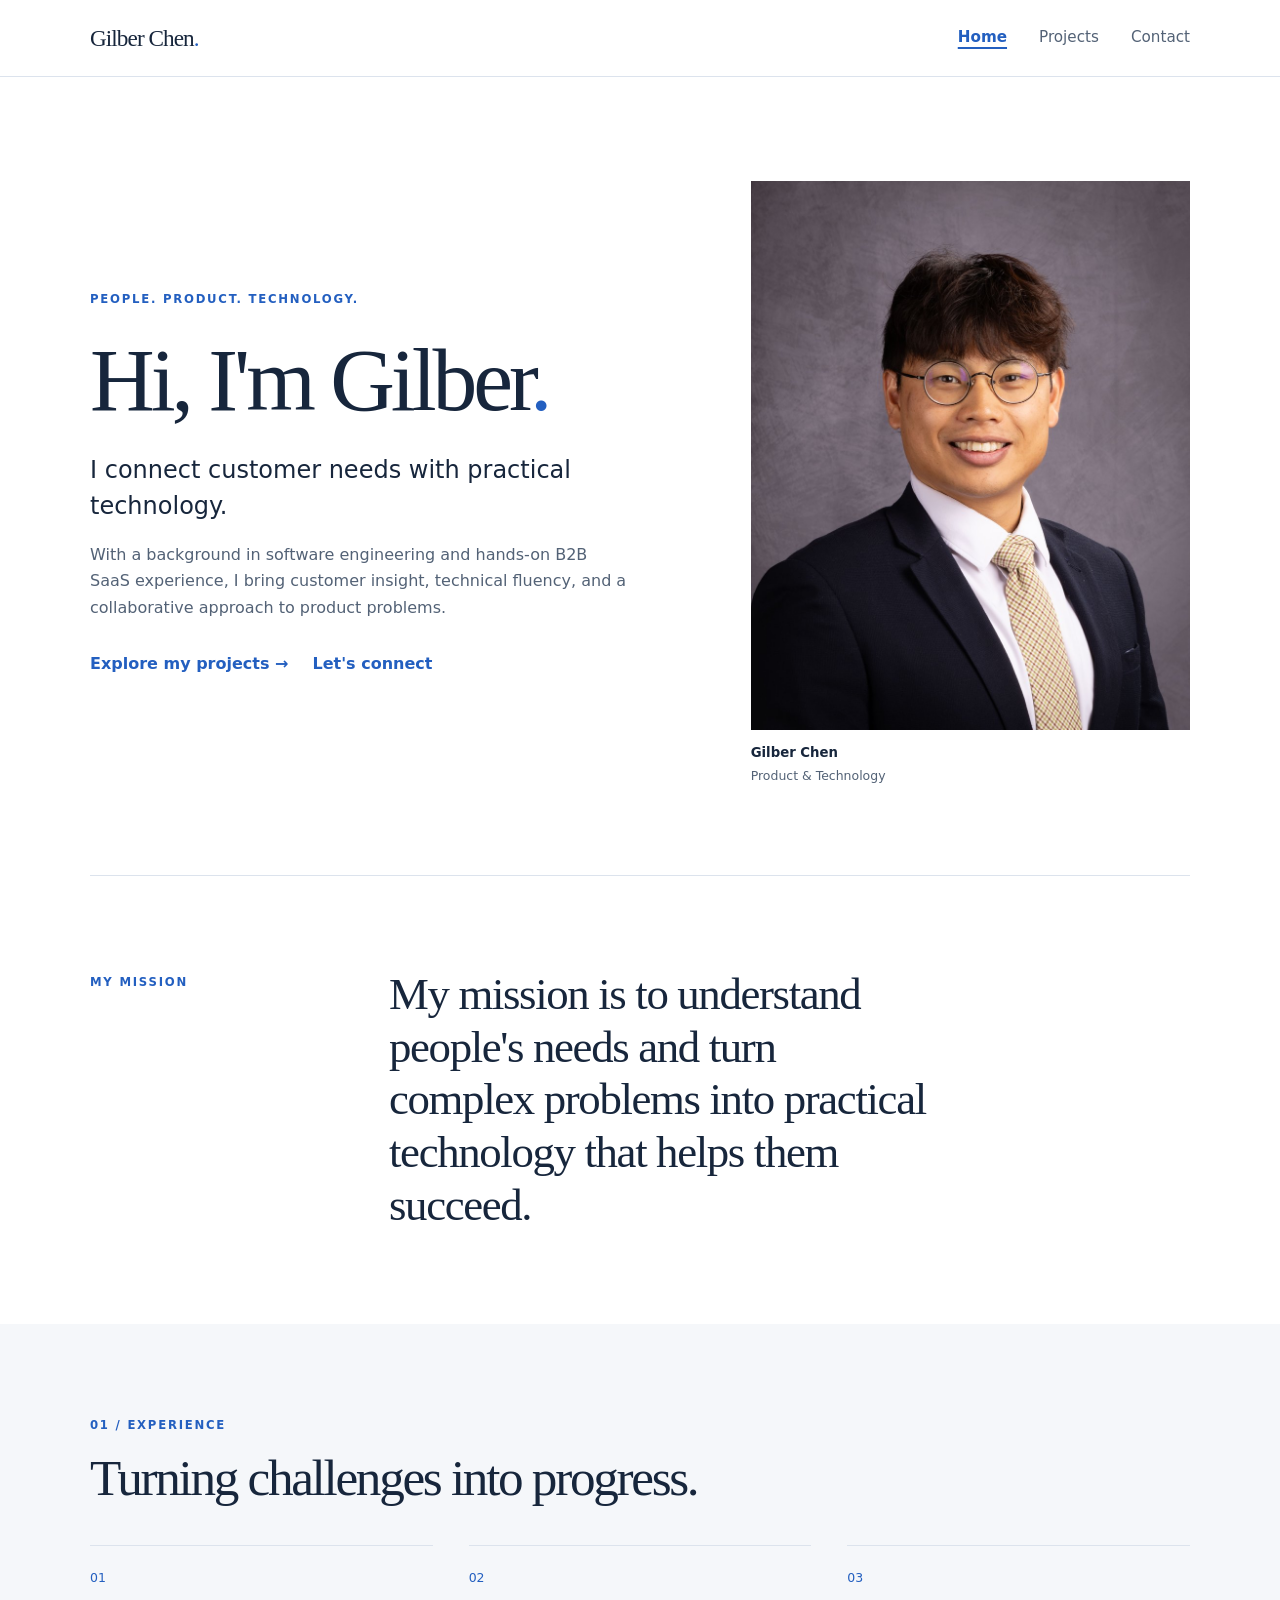
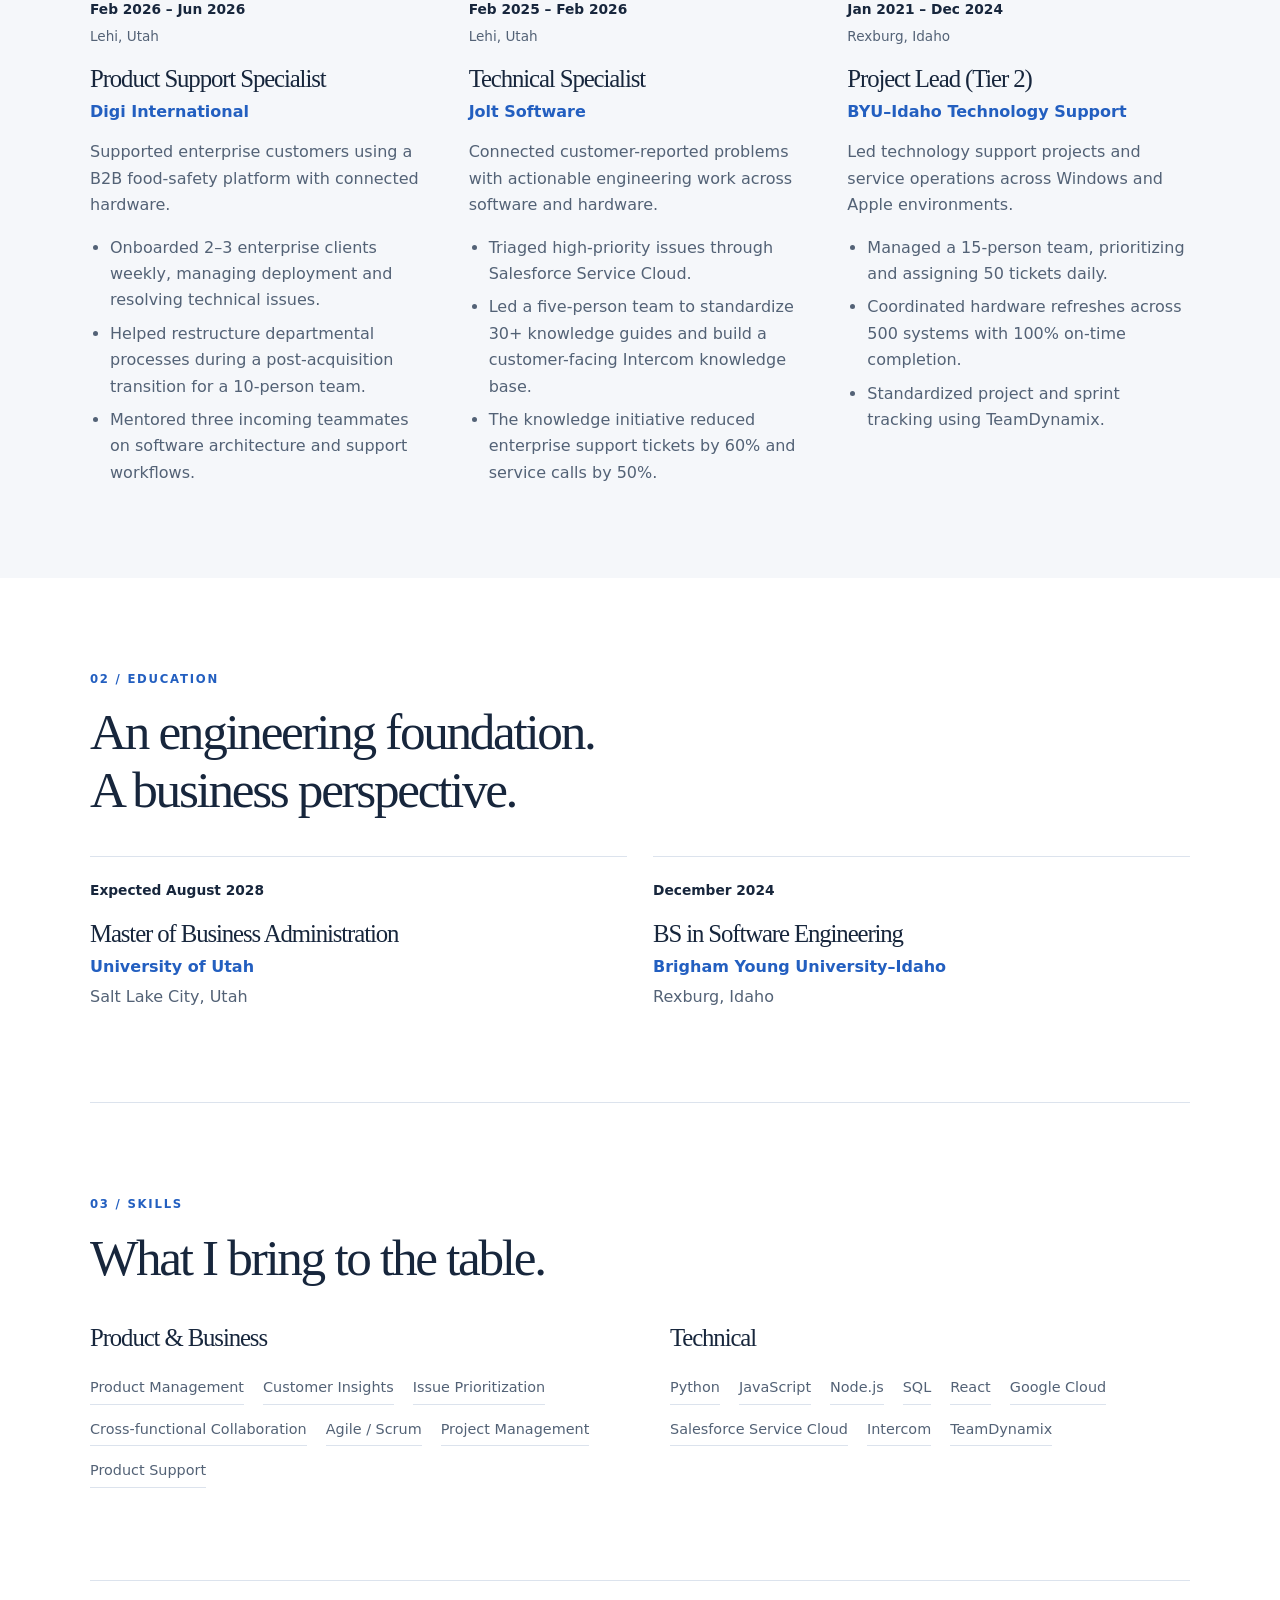
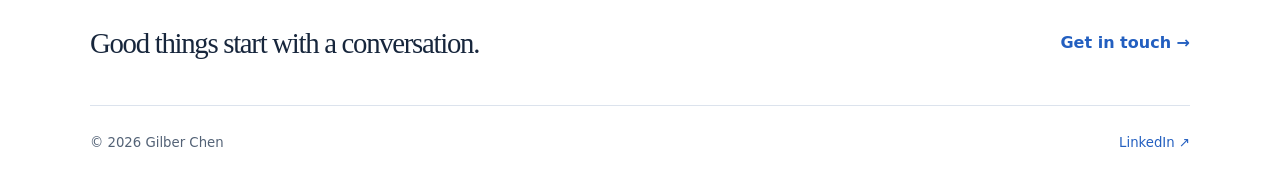
==== commit 1009d2e3: "Restyle portfolio with editorial layouts" ====
--- a/index.html
+++ b/index.html
@@ -21,17 +21,20 @@
         <h1 id="intro-title">Hi, I'm Gilber<span class="brand-dot">.</span></h1>
         <p class="lead">I connect customer needs with practical technology.</p>
         <p>With a background in software engineering and hands-on B2B SaaS experience, I bring customer insight, technical fluency, and a collaborative approach to product problems.</p>
-        <div class="actions"><a class="button" href="projects.html">Explore my projects <span aria-hidden="true">&rarr;</span></a><a class="text-link" href="contact.html">Let's connect</a></div>
-        <div class="mission"><h2>My mission</h2><p>My mission is to understand people's needs and turn complex problems into practical technology that helps them succeed.</p></div>
+        <div class="actions"><a class="text-link" href="projects.html">Explore my projects <span aria-hidden="true">&rarr;</span></a><a class="text-link" href="contact.html">Let's connect</a></div>
       </div>
       <figure class="portrait"><img src="assets/gilber-chen.jpg" alt="Gilber Chen smiling, wearing glasses and a suit" width="900" height="1190" fetchpriority="high"><figcaption>Gilber Chen <span>Product &amp; Technology</span></figcaption></figure>
+    </section>
+    <section class="container section mission" aria-labelledby="mission-title">
+      <h2 class="eyebrow" id="mission-title">My mission</h2>
+      <p>My mission is to understand people's needs and turn complex problems into practical technology that helps them succeed.</p>
     </section>
     <section class="section section-tinted" aria-labelledby="experience-title"><div class="container">
       <div class="section-heading"><p class="eyebrow">01 / Experience</p><h2 id="experience-title">Turning challenges into progress.</h2></div>
       <div class="experience-list">
-        <article class="experience"><div><p class="date">Feb 2026 &ndash; Jun 2026</p><p class="location">Lehi, Utah</p></div><div><h3>Product Support Specialist</h3><p class="organization">Digi International</p><p>Supported enterprise customers using a B2B food-safety platform with connected hardware.</p><ul><li>Onboarded 2&ndash;3 enterprise clients weekly, managing deployment and resolving technical issues.</li><li>Helped restructure departmental processes during a post-acquisition transition for a 10-person team.</li><li>Mentored three incoming teammates on software architecture and support workflows.</li></ul></div></article>
-        <article class="experience"><div><p class="date">Feb 2025 &ndash; Feb 2026</p><p class="location">Lehi, Utah</p></div><div><h3>Technical Specialist</h3><p class="organization">Jolt Software</p><p>Connected customer-reported problems with actionable engineering work across software and hardware.</p><ul><li>Triaged high-priority issues through Salesforce Service Cloud.</li><li>Led a five-person team to standardize 30+ knowledge guides and build a customer-facing Intercom knowledge base.</li><li>The knowledge initiative reduced enterprise support tickets by 60% and service calls by 50%.</li></ul></div></article>
-        <article class="experience"><div><p class="date">Jan 2021 &ndash; Dec 2024</p><p class="location">Rexburg, Idaho</p></div><div><h3>Project Lead (Tier 2)</h3><p class="organization">BYU&ndash;Idaho Technology Support</p><p>Led technology support projects and service operations across Windows and Apple environments.</p><ul><li>Managed a 15-person team, prioritizing and assigning 50 tickets daily.</li><li>Coordinated hardware refreshes across 500 systems with 100% on-time completion.</li><li>Standardized project and sprint tracking using TeamDynamix.</li></ul></div></article>
+        <article class="experience"><div><p class="entry-number" aria-hidden="true">01</p><p class="date">Feb 2026 &ndash; Jun 2026</p><p class="location">Lehi, Utah</p></div><div><h3>Product Support Specialist</h3><p class="organization">Digi International</p><p>Supported enterprise customers using a B2B food-safety platform with connected hardware.</p><ul><li>Onboarded 2&ndash;3 enterprise clients weekly, managing deployment and resolving technical issues.</li><li>Helped restructure departmental processes during a post-acquisition transition for a 10-person team.</li><li>Mentored three incoming teammates on software architecture and support workflows.</li></ul></div></article>
+        <article class="experience"><div><p class="entry-number" aria-hidden="true">02</p><p class="date">Feb 2025 &ndash; Feb 2026</p><p class="location">Lehi, Utah</p></div><div><h3>Technical Specialist</h3><p class="organization">Jolt Software</p><p>Connected customer-reported problems with actionable engineering work across software and hardware.</p><ul><li>Triaged high-priority issues through Salesforce Service Cloud.</li><li>Led a five-person team to standardize 30+ knowledge guides and build a customer-facing Intercom knowledge base.</li><li>The knowledge initiative reduced enterprise support tickets by 60% and service calls by 50%.</li></ul></div></article>
+        <article class="experience"><div><p class="entry-number" aria-hidden="true">03</p><p class="date">Jan 2021 &ndash; Dec 2024</p><p class="location">Rexburg, Idaho</p></div><div><h3>Project Lead (Tier 2)</h3><p class="organization">BYU&ndash;Idaho Technology Support</p><p>Led technology support projects and service operations across Windows and Apple environments.</p><ul><li>Managed a 15-person team, prioritizing and assigning 50 tickets daily.</li><li>Coordinated hardware refreshes across 500 systems with 100% on-time completion.</li><li>Standardized project and sprint tracking using TeamDynamix.</li></ul></div></article>
       </div>
     </div></section>
     <section class="container section" aria-labelledby="education-title"><div class="section-heading"><p class="eyebrow">02 / Education</p><h2 id="education-title">An engineering foundation.<br>A business perspective.</h2></div><div class="education-grid">
@@ -42,7 +45,7 @@
       <div><h3>Product &amp; Business</h3><ul class="tags"><li>Product Management</li><li>Customer Insights</li><li>Issue Prioritization</li><li>Cross-functional Collaboration</li><li>Agile / Scrum</li><li>Project Management</li><li>Product Support</li></ul></div>
       <div><h3>Technical</h3><ul class="tags"><li>Python</li><li>JavaScript</li><li>Node.js</li><li>SQL</li><li>React</li><li>Google Cloud</li><li>Salesforce Service Cloud</li><li>Intercom</li><li>TeamDynamix</li></ul></div>
     </div></section>
-    <section class="container closing"><h2>Good things start with a conversation.</h2><a class="button" href="contact.html">Get in touch <span aria-hidden="true">&rarr;</span></a></section>
+    <section class="container closing"><h2>Good things start with a conversation.</h2><a class="text-link" href="contact.html">Get in touch <span aria-hidden="true">&rarr;</span></a></section>
   </main>
   <footer class="container site-footer"><p>&copy; <span data-year>2026</span> Gilber Chen</p><a href="https://www.linkedin.com/in/gilberchen/">LinkedIn <span aria-hidden="true">&nearr;</span></a></footer>
 </body>
--- a/assets/styles.css
+++ b/assets/styles.css
@@ -1,4 +1,4 @@
-:root { --ink: #17263c; --muted: #536276; --blue: #235fc0; --line: #dce3ed; --pale: #f5f7fa; --radius: 16px; }
+:root { --ink: #17263c; --muted: #536276; --blue: #235fc0; --line: #dce3ed; --pale: #f5f7fa; --display: Georgia, "Times New Roman", serif; }
 * { box-sizing: border-box; }
 html { scroll-behavior: smooth; }
 body { margin: 0; background: #fff; color: var(--ink); font-family: system-ui, -apple-system, BlinkMacSystemFont, "Segoe UI", sans-serif; line-height: 1.65; display: flex; flex-direction: column; min-height: 100vh; }
@@ -7,69 +7,70 @@
 a:hover { text-decoration: underline; }
 a:focus-visible { outline: 3px solid var(--blue); outline-offset: 5px; border-radius: 3px; }
 h1, h2, h3, p, figure { margin: 0; }
-h1, h2, h3 { line-height: 1.2; letter-spacing: -.035em; }
-h1 { font-size: clamp(2.8rem, 6vw, 4.8rem); font-weight: 750; }
-h2 { font-size: clamp(1.75rem, 3.4vw, 2.5rem); }
-h3 { font-size: 1.25rem; }
+h1, h2, h3 { font-family: var(--display); font-weight: 400; line-height: 1.12; letter-spacing: -.045em; }
+h1 { font-size: clamp(3rem, 7vw, 6.4rem); }
+h2 { font-size: clamp(2rem, 4vw, 3.45rem); }
+h3 { font-size: 1.55rem; }
 p { color: var(--muted); }
 .container { width: min(1100px, calc(100% - 64px)); margin-inline: auto; }
 .site-header { border-bottom: 1px solid var(--line); }
-.header-inner { display: flex; justify-content: space-between; align-items: center; min-height: 92px; gap: 24px; }
-.brand { color: var(--ink); font-size: 1.35rem; font-weight: 750; letter-spacing: -.04em; text-decoration: none; white-space: nowrap; }
+.header-inner { display: flex; justify-content: space-between; align-items: center; min-height: 76px; gap: 24px; }
+.brand { color: var(--ink); font-family: var(--display); font-size: 1.45rem; letter-spacing: -.04em; text-decoration: none; white-space: nowrap; }
 .brand-dot { color: var(--blue); }
 nav { display: flex; gap: 32px; }
 nav a { color: var(--muted); font-size: .95rem; text-decoration: none; padding-block: 10px; }
 nav a[aria-current] { color: var(--blue); font-weight: 650; text-decoration: underline; text-decoration-thickness: 2px; }
-.hero { display: grid; grid-template-columns: 1.25fr 1fr; align-items: center; gap: 80px; padding-block: 72px 88px; }
-.eyebrow { text-transform: uppercase; letter-spacing: .15em; font-size: .73rem; font-weight: 750; color: var(--blue); margin-bottom: 20px; }
+.hero { display: grid; grid-template-columns: minmax(0, 1.3fr) minmax(0, 1fr); align-items: center; gap: clamp(36px, 7vw, 100px); padding-block: 104px 88px; }
+.eyebrow { font-family: inherit; text-transform: uppercase; letter-spacing: .15em; font-size: .73rem; font-weight: 700; color: var(--blue); margin-bottom: 20px; }
 .lead { font-size: clamp(1.2rem, 2.3vw, 1.5rem); line-height: 1.5; margin-top: 22px; margin-bottom: 18px; color: var(--ink); }
 .hero-copy > p:not(.eyebrow) { max-width: 540px; }
 .actions { display: flex; align-items: center; flex-wrap: wrap; gap: 24px; margin-top: 30px; }
-.button { display: inline-flex; align-items: center; justify-content: center; gap: 20px; padding: 13px 22px; background: var(--blue); color: white; border-radius: 7px; text-decoration: none; font-weight: 600; font-size: .93rem; }
-.button:hover { background: #194b9a; text-decoration: none; }
 .text-link { font-weight: 650; text-decoration: none; }
-.mission { border-left: 3px solid #abc5ef; padding-left: 20px; margin-top: 38px; }
-.mission h2 { font-size: .95rem; letter-spacing: 0; margin-bottom: 8px; }
-.mission p { font-size: .94rem; }
-.portrait { background: var(--pale); border-radius: var(--radius); overflow: hidden; border: 1px solid var(--line); }
-.portrait img { display: block; width: 100%; height: auto; aspect-ratio: 4 / 4.7; object-fit: cover; object-position: center 35%; }
-.portrait figcaption { padding: 18px 22px; font-size: .95rem; font-weight: 650; }
+.mission { border-top: 1px solid var(--line); display: grid; grid-template-columns: 1fr 3fr; gap: 32px; }
+.mission h2 { margin-top: .55rem; }
+.mission p { font-family: var(--display); font-size: clamp(1.8rem, 3.5vw, 3.15rem); line-height: 1.18; letter-spacing: -.03em; color: var(--ink); max-width: 24ch; }
+.portrait { width: 100%; max-width: 450px; justify-self: end; }
+.portrait img { display: block; width: 100%; height: auto; aspect-ratio: 4 / 5; object-fit: cover; object-position: center 35%; }
+.portrait figcaption { padding-top: 12px; font-size: .83rem; font-weight: 650; }
 .portrait figcaption span { display: block; color: var(--muted); font-size: .78rem; font-weight: 400; margin-top: 2px; }
-.section { padding-block: 76px; }
+.section { padding-block: 92px; }
 .section-tinted { background: var(--pale); }
 .section-heading { margin-bottom: 38px; max-width: 700px; }
 .section-heading .eyebrow { margin-bottom: 14px; }
-.experience { display: grid; grid-template-columns: 215px 1fr; gap: 48px; padding-block: 30px; border-top: 1px solid var(--line); }
+.experience-list { display: grid; grid-template-columns: repeat(3, minmax(0, 1fr)); gap: 36px; }
+.entry-number { color: var(--blue); font-size: .78rem; margin-bottom: 10px; }
+.experience h3 { margin-top: 18px; }
+.experience { padding-top: 22px; border-top: 1px solid var(--line); }
 .date { color: var(--ink); font-size: .86rem; font-weight: 650; }
 .location { margin-top: 4px; font-size: .85rem; }
 .organization { color: var(--blue); font-weight: 600; margin-block: 6px 14px; }
 .experience ul { padding-left: 20px; margin-bottom: 0; color: var(--muted); }
 .experience li + li { margin-top: 7px; }
 .education-grid, .skills-grid, .project-grid { display: grid; grid-template-columns: repeat(2, minmax(0, 1fr)); gap: 26px; }
-.card { padding: 30px; border: 1px solid var(--line); border-radius: var(--radius); }
+.card { padding-top: 22px; border-top: 1px solid var(--line); }
 .card h3 { margin-top: 18px; }
+.project-grid .card p { margin-block: 12px; }
 .card .organization { margin-bottom: 4px; }
-.skills-section { padding-top: 8px; }
+.skills-section { border-top: 1px solid var(--line); }
 .skills-grid { gap: 60px; }
 .skills-grid h3 { margin-bottom: 20px; }
 .tags { display: flex; flex-wrap: wrap; list-style: none; padding: 0; margin: 0; gap: 9px; }
-.tags li { color: #34475f; background: var(--pale); border: 1px solid var(--line); border-radius: 6px; padding: 6px 12px; font-size: .85rem; }
-.closing { margin-bottom: 72px; padding: 38px; border-radius: var(--radius); background: #edf3fc; display: flex; align-items: center; justify-content: space-between; gap: 32px; }
+.tags li { color: var(--muted); border-bottom: 1px solid var(--line); padding: 4px 0; margin-right: 10px; font-size: .9rem; }
+.closing { padding-block: 46px; border-top: 1px solid var(--line); display: flex; align-items: center; justify-content: space-between; gap: 26px; }
 .closing h2 { max-width: 560px; font-size: 1.8rem; }
-.closing .button { flex-shrink: 0; }
 .site-footer { border-top: 1px solid var(--line); display: flex; align-items: center; justify-content: space-between; gap: 20px; padding-block: 26px; font-size: .83rem; }
 .site-footer a { text-decoration: none; }
-.page-main { padding-block: 70px 100px; }
+.page-main { padding-block: 96px 110px; }
 .page-intro { max-width: 780px; margin-bottom: 48px; }
-.empty-state { text-align: center; background: var(--pale); border: 1px dashed #b8c8df; border-radius: var(--radius); padding: 60px 24px; }
-.empty-icon { display: inline-block; color: var(--blue); font-size: 2rem; margin-bottom: 20px; font-family: monospace; }
-.empty-state h2 { font-size: 1.7rem; margin-bottom: 16px; }
+.empty-state { border-top: 1px solid var(--line); padding-block: 36px 64px; }
+.empty-state h2 { margin-bottom: 16px; }
 .empty-state .text-link { display: inline-block; margin-top: 26px; }
-.contact-grid { display: grid; grid-template-columns: 1.15fr 1fr; gap: 60px; }
-.email-card { padding: 36px; background: #edf3fc; border-radius: var(--radius); }
-.email-card h2 { font-size: 1.7rem; margin-bottom: 24px; }
+.contact-grid { display: grid; grid-template-columns: minmax(0, 1.2fr) minmax(0, 1fr); gap: clamp(32px, 8vw, 110px); }
+.email-section { border-top: 1px solid var(--line); padding-top: 24px; }
+.email-section h2 { margin-bottom: 24px; }
 .email-link { display: inline-block; font-size: clamp(1rem, 2vw, 1.35rem); font-weight: 650; margin-bottom: 20px; overflow-wrap: anywhere; }
-.social-section h2 { font-size: 1.25rem; margin-bottom: 14px; }
+.social-section { border-top: 1px solid var(--line); padding-top: 24px; }
+.social-section h2 { font-size: 1.55rem; margin-bottom: 8px; }
 .social-link { display: flex; align-items: center; justify-content: space-between; gap: 20px; padding-block: 20px; border-bottom: 1px solid var(--line); text-decoration: none; }
 .social-link strong { display: block; color: var(--ink); }
 .social-link small { display: block; color: var(--muted); margin-top: 3px; }
@@ -78,7 +79,7 @@
 @media (max-width: 850px) {
   .hero { gap: 36px; }
   .contact-grid { gap: 28px; }
-  .experience { grid-template-columns: 165px 1fr; gap: 28px; }
+  .experience-list { grid-template-columns: 1fr; gap: 30px; }
   .closing { flex-direction: column; align-items: flex-start; }
 }
 @media (max-width: 640px) {
@@ -88,13 +89,11 @@
   nav { gap: 16px; }
   nav a { font-size: .85rem; }
   .hero { grid-template-columns: 1fr; gap: 38px; padding-block: 44px 56px; }
-  .portrait { width: min(100%, 380px); }
+  .portrait { width: min(100%, 380px); justify-self: start; }
+  .mission { grid-template-columns: 1fr; gap: 0; }
   .section { padding-block: 52px; }
-  .experience { grid-template-columns: 1fr; gap: 14px; padding-block: 26px; }
   .education-grid, .skills-grid, .contact-grid, .project-grid { grid-template-columns: 1fr; gap: 24px; }
-  .skills-section { padding-top: 0; }
-  .card, .email-card { padding: 24px; }
-  .closing { padding: 26px; margin-bottom: 48px; }
+  .closing { padding-block: 34px; }
   .page-main { padding-block: 44px 64px; }
   .empty-state { padding-block: 40px; }
 }
